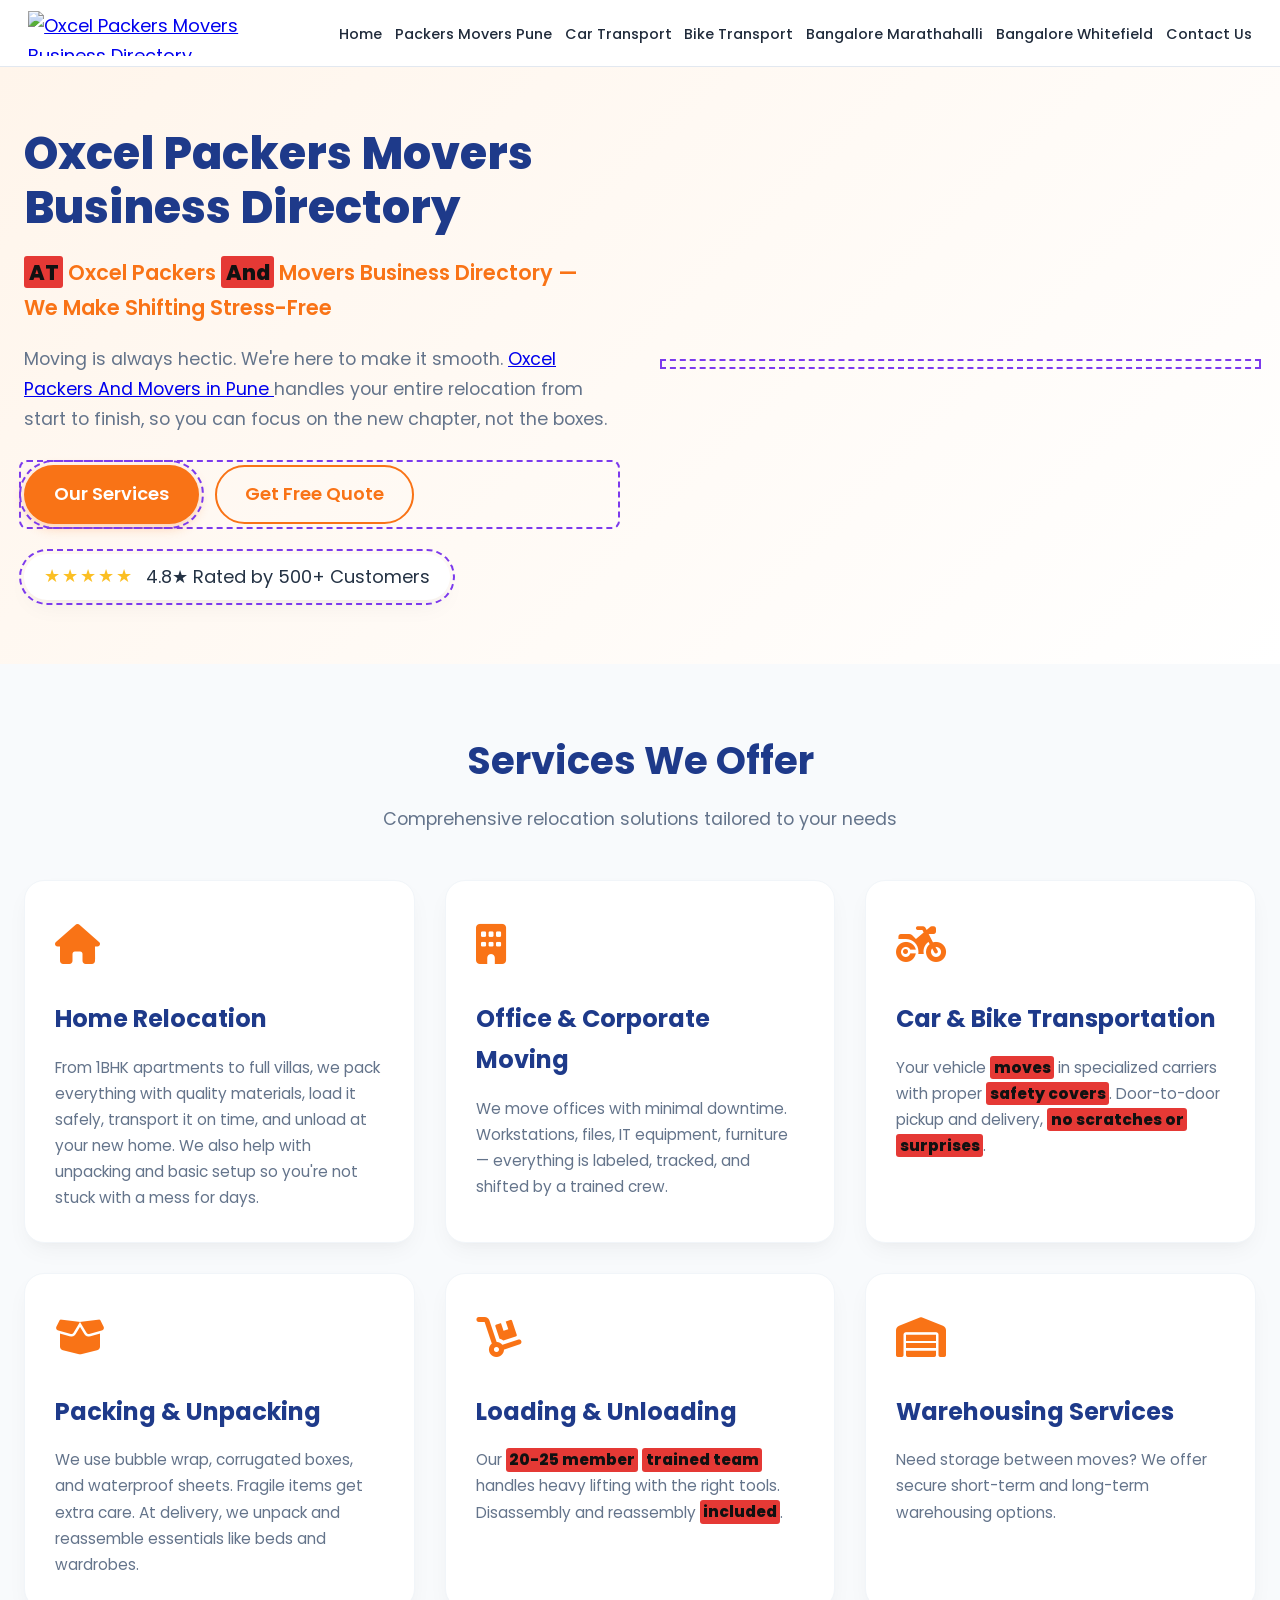
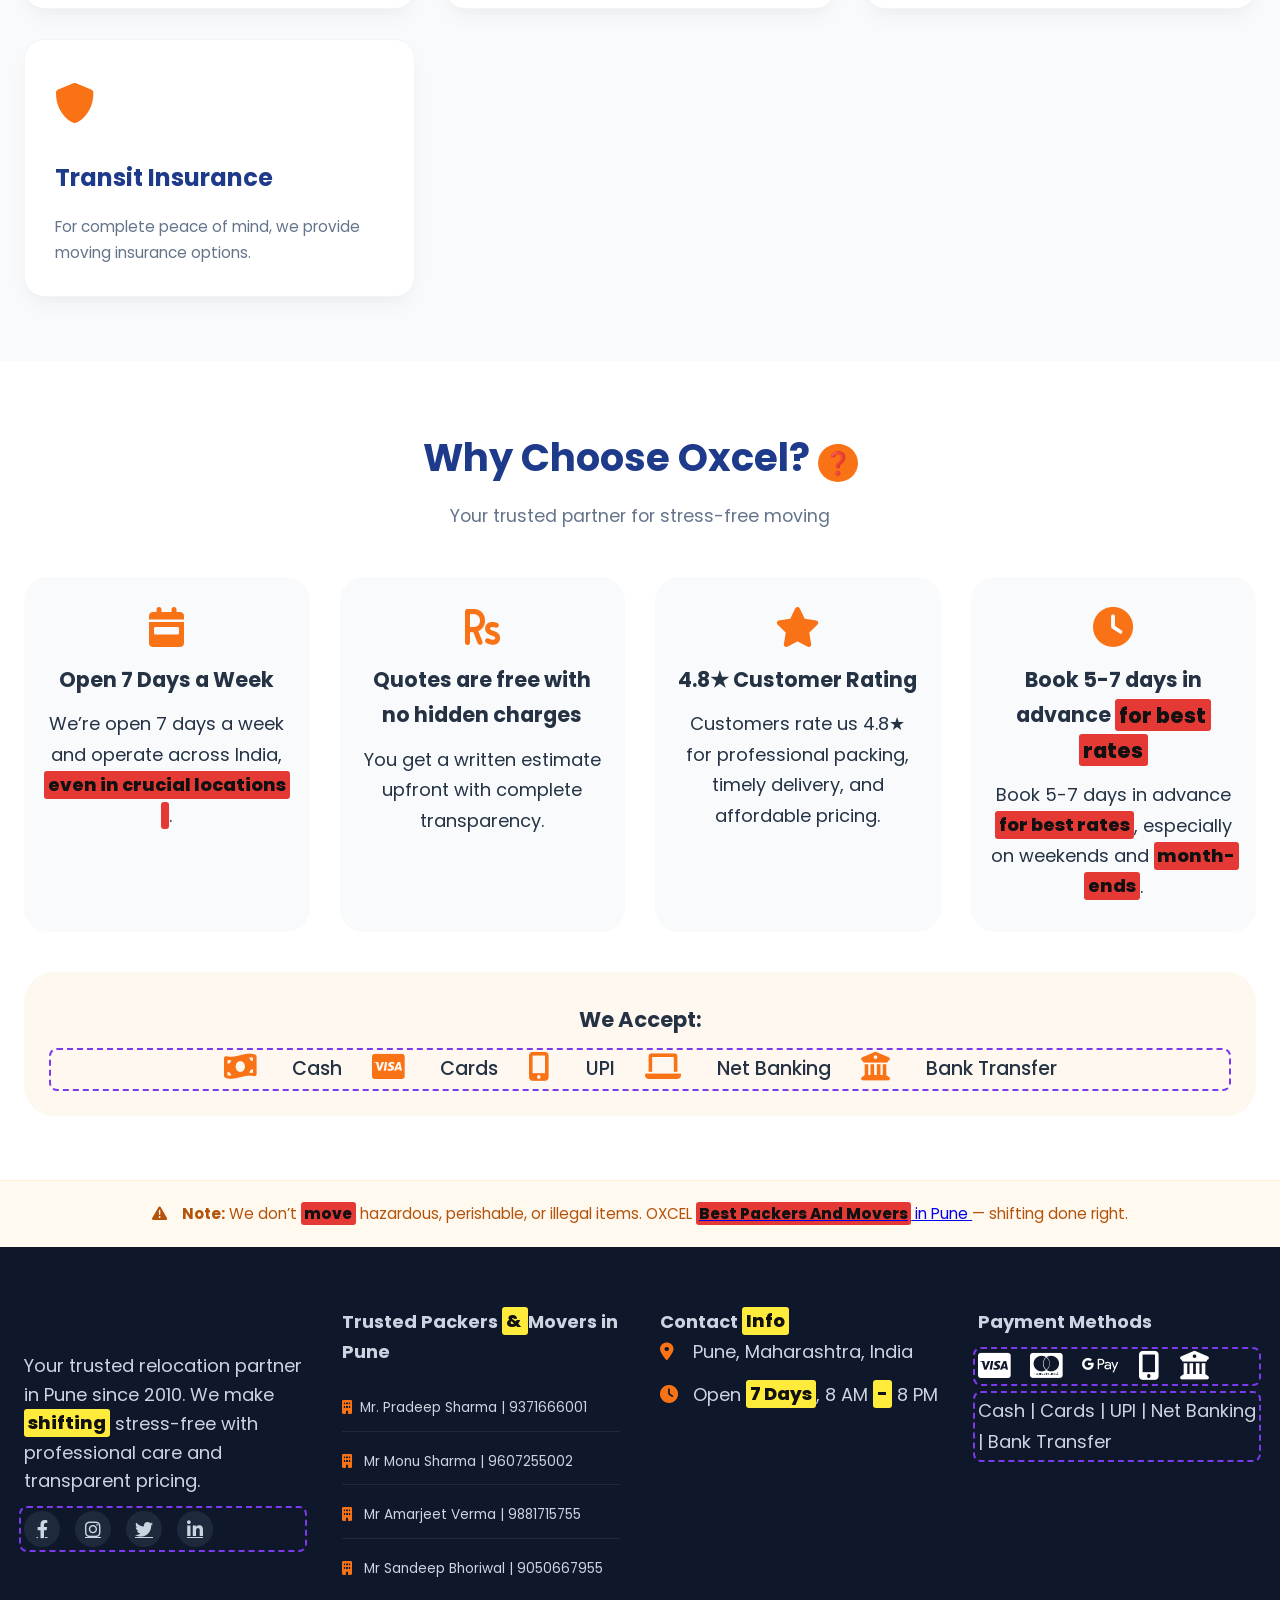
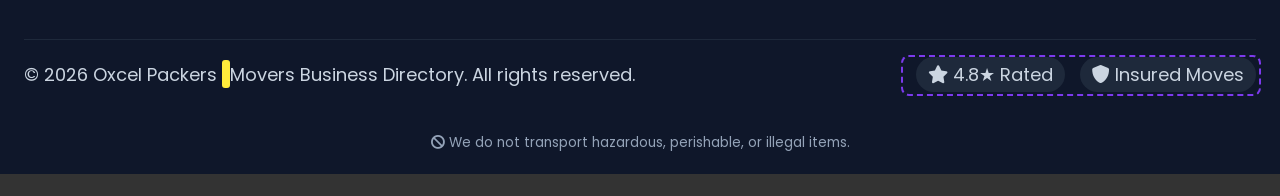
==== index.html @ 1f8ee9c3 "Pinpoint additional homepage usability and trust UX issues" ====
<!DOCTYPE html><html lang="en"><head><meta http-equiv="Content-Type" content="text/html; charset=UTF-8"><style rel="stylesheet" type="text/css">@charset "utf-8";

.logo-img { height: 27px; width: auto; display: block; }

.main-nav, .main-nav ul { gap: 10px; }
/* Grammar review: hover or keyboard-focus a red highlight to see the suggested correction. */
.grammar-flag {
    position: relative;
    display: inline;
    color: #111;
    background: #e53935;
    font-weight: 800;
    padding: 0.08em 0.22em;
    border-radius: 3px;
    cursor: help;
    box-decoration-break: clone;
    -webkit-box-decoration-break: clone;
}
.grammar-flag::after {
    content: "Suggested correction: " attr(data-correction);
    position: absolute;
    z-index: 9999;
    left: 0;
    bottom: calc(100% + 8px);
    width: max-content;
    max-width: min(340px, 85vw);
    padding: 10px 12px;
    border: 1px solid #e53935;
    border-radius: 6px;
    background: #fff;
    color: #111;
    font: 600 13px/1.45 Arial, sans-serif;
    white-space: normal;
    box-shadow: 0 5px 18px rgba(0,0,0,.22);
    opacity: 0;
    visibility: hidden;
    pointer-events: none;
    transition: opacity .15s ease;
}
.grammar-flag:hover::after,
.grammar-flag:focus::after {
    opacity: 1;
    visibility: visible;
}



/* UI/UX review annotations: purple outlines mark components to review. */
.ux-flag {
    position: relative;
    outline: 2px dashed #7c3aed;
    outline-offset: 3px;
    border-radius: 3px;
    cursor: help;
}
.ux-flag::after {
    content: "UI/UX issue: " attr(data-issue);
    position: absolute;
    z-index: 10000;
    left: 0;
    top: calc(100% + 8px);
    width: max-content;
    max-width: min(340px, 85vw);
    padding: 10px 12px;
    border: 1px solid #7c3aed;
    border-radius: 6px;
    background: #fff;
    color: #111;
    font: 600 13px/1.45 Arial, sans-serif;
    white-space: normal;
    box-shadow: 0 5px 18px rgba(0,0,0,.22);
    opacity: 0;
    visibility: hidden;
    pointer-events: none;
    transition: opacity .15s ease;
}
.ux-flag:hover::after,
.ux-flag:focus::after {
    opacity: 1;
    visibility: visible;
}
.ux-flag:focus { outline-style: solid; }

/* Footer grammar annotations use the same yellow warning treatment. */
.site-footer .grammar-flag {
    background: #ffeb3b;
    color: #111;
    font-weight: 800;
}
.site-footer .grammar-flag::after {
    border-color: #d4a900;
}

</style>
    
    <meta name="viewport" content="width=device-width, initial-scale=1.0, viewport-fit=cover">
    <title>Oxcel Packers Movers Business Directory</title>
    <meta name="description" content="Oxcel Packers Movers Business Directory - Professional packing, moving, and relocation services in Pune. Free quotes, 4.8★ rating, 7 days open.">
    <meta name="keywords" content="Oxcel Packers Movers Business Directory">
        <link rel="icon" type="image/x-icon" href="https://oxcel.net/favicon.svg">
    <!-- Font Awesome 6 -->
    <link rel="stylesheet" href="https://cdnjs.cloudflare.com/ajax/libs/font-awesome/6.0.0-beta3/css/all.min.css">
    <!-- Google Fonts -->
    <link href="https://fonts.googleapis.com/css2?family=Poppins:wght@300;400;500;600;700;800&amp;display=swap" rel="stylesheet">
    <!-- Custom CSS -->
    <link rel="stylesheet" href="assets/css/style.css">
    <link rel="canonical" href="https://oxcel.net/">
</head>


<!--<body>-->
    <!-- Top Contact Bar - 4 Packers and Movers Contacts -->
<!--    <div class="top-contact-bar">-->
<!--        <div class="container">-->
<!--            <div class="top-contacts">-->
<!--                <span><i class="fas fa-user"></i> Mr. Pradeep Sharma | <a href="tel:9371666001">9371666001</a></span>-->
<!--                <span><i class="fas fa-user"></i> Mr Monu Sharma | <a href="tel:9607255002">9607255002</a></span>-->
<!--                <span><i class="fas fa-user"></i> Mr Amarjeet Verma | <a href="tel:9881715755">9881715755</a></span>-->
<!--                <span><i class="fas fa-user"></i> Mr Sandeep Bhoriwal | <a href="tel:9050667955">9050667955</a></span>-->
<!--            </div>-->
<!--        </div>-->
<!--    </div>-->

<!--    <header class="site-header ux-flag" tabindex="0" data-issue="The desktop navigation contains many links in one row; verify spacing and legibility at medium viewport widths.">-->
<!--        <div class="container">-->
<!--            <div class="logo-area">-->
<!--                <div class="logo">-->
<!--                    <a href="/index.html" style="text-decoration: none; display: flex; align-items: center; gap: 12px;">-->
                        <!-- <i class="fas fa-truck-ramp-box"></i>
<!--                        <div class="logo-text">-->
<!--                            <span class="brand-name">Oxcel</span>-->
<!--                            <span class="brand-tagline">Packers Movers Business Directory</span>-->
<!--                        </div> -->

<!--                        <img src="https://oxcel.net/oxcel_logo.png" alt="" style="width: 100%;height: 65px;">-->
<!--                    </a>-->
<!--                </div>-->
<!--            </div>-->
<!--            <button class="mobile-menu-toggle ux-flag" id="mobileToggle" aria-label="Menu" tabindex="0" data-issue="Verify that the menu toggle exposes expanded/collapsed state with aria-expanded and that keyboard focus is visible.">-->
<!--                <i class="fas fa-bars"></i>-->
<!--            </button>-->
<!--            <nav class="main-nav" id="mainNav">-->
<!--                <ul>-->
<!--                    <li><a href="/index.html">Home</a></li>-->
<!--                    <li><a href="/packers-movers-pune.html">Packers Movers Pune</a></li>-->
<!--                    <li><a href="/car-transportation-pune.html">Car Transport</a></li>-->
<!--                    <li><a href="/bike-transportation-pune.html">Bike Transport</a></li>-->
<!--                    <li><a href="/packers-and-movers-marathahalli.html">Bangalore Marathahalli</a></li>-->
<!--                    <li><a href="/packers-movers-whitefield.html">Bangalore Whitefield</a></li>-->
<!--                    <li><a href="/contactus.html">Contact Us</a></li>-->
<!--                </ul>-->
<!--                <div class="nav-cta">-->
<!--                    <a href="tel:+919876543210" class="btn-small"><i class="fas fa-phone"></i> Call Now</a>-->
<!--                </div>-->
<!--            </nav>-->
<!--        </div>-->
<!--    </header>-->
<!--    <main>-->

<body>
    <header class="site-header">
        <div class="container">
            <div class="logo-area">
                <div class="logo">
                    <a href="/index.html" class="logo-link">
                        <!-- 1) LOGO ICON -->
                        <img src="https://oxcel.net/logon.png" alt="Oxcel Packers Movers Business Directory" class="logo-img">
                    </a>
                </div>
            </div>
            <button class="mobile-menu-toggle" id="mobileToggle" aria-label="Menu">
                <i class="fas fa-bars"></i>
            </button>
            <nav class="main-nav" id="mainNav">
                <ul>
                    <li><a href="/index.html">Home</a></li>
                    <li><a href="/packers-movers-pune.html">Packers Movers Pune</a></li>
                    <li><a href="/car-transportation-pune.html">Car Transport</a></li>
                    <li><a href="/bike-transportation-pune.html">Bike Transport</a></li>
                    <li><a href="/packers-and-movers-marathahalli.html">Bangalore Marathahalli</a></li>
                    <li><a href="/packers-movers-whitefield.html">Bangalore Whitefield</a></li>
                    <li><a href="/contactus.html">Contact Us</a></li>
                </ul>
                <!--<div class="nav-cta">-->
                <!--    <a href="tel:+919876543210" class="btn-small"><i class="fas fa-phone"></i> Call Now</a>-->
                <!--</div>-->
            </nav>
        </div>
    </header>
    <main>
<!-- Hero Section -->
<section class="hero">
    <div class="container">
        <div class="hero-content">
            <h1>Oxcel Packers Movers Business Directory</h1>
            <div class="hero-tagline">
                <span class="highlight"><span><span class="grammar-flag" tabindex="0" data-correction="At">AT</span> Oxcel Packers <span class="grammar-flag" tabindex="0" data-correction="and">And</span> Movers Business Directory — We Make Shifting Stress-Free</span></span>
            </div>
            <p>Moving is always hectic. We're here to make it smooth. <a href="/packers-movers-pune.html"> Oxcel Packers And Movers in Pune </a> handles your entire relocation from start to finish, so you can focus on the new chapter, not the boxes.</p>
            <div class="hero-buttons ux-flag" tabindex="0" data-issue="Primary and secondary calls to action should have clearly distinct visual priority and consistent spacing at narrow widths.">
                <a href="https://oxcel.net/#services" class="btn btn-primary ux-flag" tabindex="0" data-issue="This CTA navigates to the original domain rather than the clone’s own services section. Use a local #services anchor to keep visitors on this site.">Our Services</a>
                <a href="/contactus.html" class="btn btn-outline">Get Free Quote</a>
            </div>
            <div class="hero-rating ux-flag" tabindex="0" data-issue="The 4.8-star and 500+ customer claims have no nearby link to reviews or a source. Add a verifiable review destination so visitors can validate the trust signal.">
                <div class="stars">★★★★★</div>
                <span>4.8★ Rated by 500+ Customers</span>
            </div>
        </div>
        <div class="hero-image">
            <!-- <i class="fas fa-truck-moving"></i>
            <i class="fas fa-boxes"></i> -->
            <img src="https://oxcel.net/1s.png" alt="" width="100%" class="ux-flag" tabindex="0" data-issue="Decorative or informative image intent is unclear because alt text is empty; add meaningful alternative text if the image conveys information.">
        </div>
    </div>
</section>

<!-- Services Section -->
<section id="services" class="services">
    <div class="container">
        <div class="section-header">
            <h2>Services We Offer</h2>
            <p>Comprehensive relocation solutions tailored to your needs</p>
        </div>
        <div class="services-grid">
            <div class="service-card">
                <div class="service-icon"><i class="fas fa-home"></i></div>
                <h3>Home Relocation</h3>
                <p>From 1BHK apartments to full villas, we pack everything with quality materials, load it safely, transport it on time, and unload at your new home. We also help with unpacking and basic setup so you're not stuck with a mess for days.</p>
            </div>
            <div class="service-card">
                <div class="service-icon"><i class="fas fa-building"></i></div>
                <h3>Office &amp; Corporate Moving</h3>
                <p>We move offices with minimal downtime. Workstations, files, IT equipment, furniture — everything is labeled, tracked, and shifted by a trained crew.</p>
            </div>
            <div class="service-card">
                <div class="service-icon"><i class="fas fa-motorcycle"></i></div>
                <h3>Car &amp; Bike Transportation</h3>
                <p>Your vehicle <span class="grammar-flag" tabindex="0" data-correction="is transported">moves</span> in specialized carriers with proper <span class="grammar-flag" tabindex="0" data-correction="protective covers">safety covers</span>. Door-to-door pickup and delivery, <span class="grammar-flag" tabindex="0" data-correction="to help prevent scratches or other damage">no scratches or surprises</span>.</p>
            </div>
            <div class="service-card">
                <div class="service-icon"><i class="fas fa-box-open"></i></div>
                <h3>Packing &amp; Unpacking</h3>
                <p>We use bubble wrap, corrugated boxes, and waterproof sheets. Fragile items get extra care. At delivery, we unpack and reassemble essentials like beds and wardrobes.</p>
            </div>
            <div class="service-card">
                <div class="service-icon"><i class="fas fa-dolly"></i></div>
                <h3>Loading &amp; Unloading</h3>
                <p>Our <span class="grammar-flag" tabindex="0" data-correction="20–25-member">20-25 member</span> <span class="grammar-flag" tabindex="0" data-correction="trained team">trained team</span> handles heavy lifting with the right tools. Disassembly and reassembly <span class="grammar-flag" tabindex="0" data-correction="are included">included</span>.</p>
            </div>
            <div class="service-card">
                <div class="service-icon"><i class="fas fa-warehouse"></i></div>
                <h3>Warehousing Services</h3>
                <p>Need storage between moves? We offer secure short-term and long-term warehousing options.</p>
            </div>
            <div class="service-card">
                <div class="service-icon"><i class="fas fa-shield-alt"></i></div>
                <h3>Transit Insurance</h3>
                <p>For complete peace of mind, we provide moving insurance options.</p>
            </div>
        </div>
    </div>
</section>

<!-- Why Choose Us Section -->
<section id="why-choose" class="why-choose">
    <div class="container">
        <div class="section-header">
            <h2>Why Choose Oxcel? <span class="question-mark">❓️</span></h2>
            <p>Your trusted partner for stress-free moving</p>
        </div>
        <div class="features-grid">
            <div class="feature-item">
                <i class="fas fa-calendar-week"></i>
                <h3>Open 7 Days a Week</h3>
                <p>We’re open 7 days a week and operate across India, <span class="grammar-flag" tabindex="0" data-correction="including major cities">even in crucial locations</span>.</p>
            </div>
            <div class="feature-item">
                <i class="fas fa-rupee-sign"></i>
                <h3>Quotes are free with no hidden charges</h3>
                <p>You get a written estimate upfront with complete transparency.</p>
            </div>
            <div class="feature-item">
                <i class="fas fa-star"></i>
                <h3>4.8★ Customer Rating</h3>
                <p>Customers rate us 4.8★ for professional packing, timely delivery, and affordable pricing.</p>
            </div>
            <div class="feature-item">
                <i class="fas fa-clock"></i>
                <h3>Book 5-7 days in advance <span class="grammar-flag" tabindex="0" data-correction="to get the best rates">for best rates</span></h3>
                <p>Book 5-7 days in advance <span class="grammar-flag" tabindex="0" data-correction="to get the best rates">for best rates</span>, especially on weekends and <span class="grammar-flag" tabindex="0" data-correction="at the end of the month">month-ends</span>.</p>
            </div>
        </div>
        <div class="payment-methods">
            <h3>We Accept:</h3>
            <div class="payment-icons ux-flag" tabindex="0" data-issue="Payment labels and icons need consistent spacing and wrapping; ensure each label remains associated with its icon.">
                <i class="fas fa-money-bill-wave"></i> Cash
                <i class="fab fa-cc-visa"></i> Cards
                <i class="fas fa-mobile-alt"></i> UPI
                <i class="fas fa-laptop"></i> Net Banking
                <i class="fas fa-university"></i> Bank Transfer
            </div>
        </div>
    </div>
</section>

<!-- Quote & Contact Section -->
<!--<section id="quote" class="quote-section">-->
<!--    <div class="container">-->
<!--        <div class="quote-wrapper">-->
<!--            <div class="quote-info">-->
<!--                <h2>Get Your Free Moving Quote Today!</h2>-->
<!--                <p>Quick response within 2 hours • No obligation • Best price guarantee</p>-->
<!--                <div class="contact-details">-->
<!--                    <div><i class="fas fa-phone-alt"></i> Call Us: <a href="tel:+919876543210">+91 98765 43210</a></div>-->
<!--                    <div><i class="fab fa-whatsapp"></i> WhatsApp: <a href="https://wa.me/919876543210">+91 98765 43210</a></div>-->
<!--                    <div><i class="fas fa-envelope"></i> Email: <a href="mailto:info@oxcelpackers.com">info@oxcelpackers.com</a></div>-->
<!--                </div>-->
<!--                <div class="trust-note">-->
<!--                    <i class="fas fa-check-circle"></i> OXCEL Best Packers And Movers in Pune — shifting done right.-->
<!--                </div>-->
<!--            </div>-->
<!--            <div class="quote-form">-->
<!--                <h3>Request a Callback</h3>-->
<!--                <form action="#" method="POST">-->
<!--                    <input type="text" placeholder="Your Name" required>-->
<!--                    <input type="tel" placeholder="Phone Number" required>-->
<!--                    <input type="email" placeholder="Email Address">-->
<!--                    <select>-->
<!--                        <option>Select Service</option>-->
<!--                        <option>Home Relocation</option>-->
<!--                        <option>Office Moving</option>-->
<!--                        <option>Car/Bike Transport</option>-->
<!--                        <option>Packing Only</option>-->
<!--                    </select>-->
<!--                    <button type="submit" class="btn btn-primary">Submit Request</button>-->
<!--                </form>-->
<!--            </div>-->
<!--        </div>-->
<!--    </div>-->
<!--</section>-->

<!-- Note Section -->
<section class="note-section">
    <div class="container">
        <div class="note-content">
            <i class="fas fa-exclamation-triangle"></i>
            <p><strong>Note:</strong> We don’t <span class="grammar-flag" tabindex="0" data-correction="transport">move</span> hazardous, perishable, or illegal items. OXCEL <a href="/packers-movers-pune.html"> <span class="grammar-flag" tabindex="0" data-correction="best packers and movers">Best Packers And Movers</span> in Pune </a> — shifting done right.</p>
        </div>
    </div>
</section>

    </main>
    <footer class="site-footer">
        <div class="container">
            <div class="footer-grid">
                <div class="footer-about">
                    <img src="https://oxcel.net/oxcel_logo.png" alt="" style="height: 65px;">
                    <!-- <div class="footer-logo">
                        <i class="fas fa-truck-ramp-box"></i>
                        <span>Oxcel Packers Movers</span>
                    </div> -->
                    <p>Your trusted relocation partner in Pune since 2010. We make <span class="grammar-flag" tabindex="0" data-correction="moving">shifting</span> stress-free with professional care and transparent pricing.</p>
                    <div class="social-links ux-flag" tabindex="0" data-issue="Social links currently point to placeholder hash URLs; provide real destinations and accessible names for icon-only links.">
                        <a href="https://oxcel.net/#"><i class="fab fa-facebook-f"></i></a>
                        <a href="https://oxcel.net/#"><i class="fab fa-instagram"></i></a>
                        <a href="https://oxcel.net/#"><i class="fab fa-twitter"></i></a>
                        <a href="https://oxcel.net/#"><i class="fab fa-linkedin-in"></i></a>
                    </div>
                </div>
                
                <!-- Partner Packers and Movers Companies Section -->
                <div class="footer-links">
                    <h4>Trusted Packers <span class="grammar-flag" tabindex="0" data-correction="and"> &amp; </span> Movers in Pune</h4><br>
                    <ul class="partner-list">
                        <li><i class="fas fa-building"></i>Mr. Pradeep Sharma | <a href="tel:9371666001">9371666001</a></li>
                        <li><i class="fas fa-building"></i> Mr Monu Sharma | <a href="tel:9607255002">9607255002</a></li>
                        <li><i class="fas fa-building"></i> Mr Amarjeet Verma | <a href="tel:9881715755">9881715755</a></li>
                        <li><i class="fas fa-building"></i> Mr Sandeep Bhoriwal | <a href="tel:9050667955">9050667955</a></li>
                    </ul>
                </div>
                
                <div class="footer-contact" id="contact">
                    <h4>Contact <span class="grammar-flag" tabindex="0" data-correction="Information">Info</span></h4>
                    <ul>
                        <li><i class="fas fa-map-marker-alt"></i> Pune, Maharashtra, India</li>
                        <!--<li><i class="fas fa-phone"></i> <a href="tel:+919876543210">+91 98765 43210</a></li>-->
                        <!--<li><i class="fas fa-envelope"></i> <a href="mailto:info@oxcelpackers.com">info@oxcelpackers.com</a></li>-->
                        <li><i class="fas fa-clock"></i> Open <span class="grammar-flag" tabindex="0" data-correction="seven days a week">7 Days</span>, 8 AM <span class="grammar-flag" tabindex="0" data-correction="to">-</span> 8 PM</li>
                    </ul>
                </div>
                
                <div class="footer-payment">
                    <h4>Payment Methods</h4>
                    <div class="payment-icons-footer ux-flag" tabindex="0" data-issue="The footer displays payment-brand icons without text labels or clear accessible names. Add visible labels or accessible names and verify each method is actually accepted.">
                        <i class="fab fa-cc-visa"></i>
                        <i class="fab fa-cc-mastercard"></i>
                        <i class="fab fa-google-pay"></i>
                        <i class="fas fa-mobile-alt"></i>
                        <i class="fas fa-university"></i>
                    </div>
                    <p class="footer-note ux-flag" tabindex="0" data-issue="Payment methods are listed as a plain pipe-separated string, which is harder to scan. Present them as consistently spaced labels or a semantic list.">Cash | Cards | UPI | Net Banking | Bank Transfer</p>
                </div>
            </div>
            <div class="footer-bottom">
                <div class="copyright">
                    © 2026 Oxcel Packers <span class="grammar-flag" tabindex="0" data-correction="and"> </span> Movers Business Directory. All rights reserved.
                </div>
                <div class="footer-badge ux-flag" tabindex="0" data-issue="The ‘4.8★ Rated’ and ‘Insured Moves’ badges are not linked to supporting evidence or policy details. Link to reviews and insurance terms to avoid unsupported trust cues.">
                    <span><i class="fas fa-star"></i> 4.8★ Rated</span>
                    <span><i class="fas fa-shield-alt"></i> Insured Moves</span>
                </div>
            </div>
            <div class="disclaimer">
                <p><i class="fas fa-ban"></i> We do not transport hazardous, perishable, or illegal items.</p>
            </div>
        </div>
    </footer>

    <script src="https://oxcel.net/assets/js/main.js"></script>

</body></html>
---- assets/css/style.css ----
/* assets/css/style.css */
:root {
    --primary: #f97316;
    --primary-dark: #ea580c;
    --secondary: #1e3a8a;
    --dark: #1e293b;
    --light: #f8fafc;
    --gray: #64748b;
    --white: #ffffff;
    --shadow: 0 10px 25px -5px rgba(0,0,0,0.05), 0 8px 10px -6px rgba(0,0,0,0.02);
    --shadow-hover: 0 20px 25px -5px rgba(0,0,0,0.1), 0 10px 10px -5px rgba(0,0,0,0.04);
}

* {
    margin: 0;
    padding: 0;
    box-sizing: border-box;
}

body {
    font-family: 'Poppins', sans-serif;
    color: var(--dark);
    line-height: 1.6;
    background-color: var(--white);
    scroll-behavior: smooth;
}

.container {
    max-width: 1280px;
    margin: 0 auto;
    padding: 0 24px;
}

/* Header Styles */
.site-header {
    background: var(--white);
    box-shadow: var(--shadow);
    position: sticky;
    top: 0;
    z-index: 1000;
    backdrop-filter: blur(0px);
    border-bottom: 1px solid #e2e8f0;
}

.site-header .container {
    display: flex;
    justify-content: space-between;
    align-items: center;
    padding: 16px 24px;
}

.logo {
    display: flex;
    align-items: center;
    gap: 12px;
}

.logo i {
    font-size: 2.5rem;
    color: var(--primary);
}

.logo-text {
    display: flex;
    flex-direction: column;
}

.brand-name {
    font-size: 1.6rem;
    font-weight: 800;
    color: var(--secondary);
    letter-spacing: -0.5px;
}

.brand-tagline {
    font-size: 0.7rem;
    font-weight: 500;
    color: var(--gray);
    letter-spacing: 0.3px;
}

.main-nav {
    display: flex;
    align-items: center;
    gap: 32px;
}

.main-nav ul {
    display: flex;
    gap: 14px;
    list-style: none;
}

.main-nav ul li a {
    text-decoration: none;
    font-weight: 500;
    color: var(--dark);
    transition: color 0.2s;
    font-size: 0.9rem;
}

.main-nav ul li a:hover,
.main-nav ul li a.active {
    color: var(--primary);
}

.btn-small {
    background: var(--primary);
    color: white;
    padding: 8px 20px;
    border-radius: 50px;
    text-decoration: none;
    font-weight: 600;
    font-size: 0.9rem;
    transition: all 0.3s;
    display: inline-flex;
    align-items: center;
    gap: 8px;
}

.btn-small:hover {
    background: var(--primary-dark);
    transform: translateY(-2px);
}

.mobile-menu-toggle {
    display: none;
    background: none;
    border: none;
    font-size: 1.8rem;
    cursor: pointer;
    color: var(--secondary);
}

/* Hero Section */
.hero {
    background: linear-gradient(135deg, #fff5eb 0%, #ffffff 100%);
    padding: 60px 0 80px;
    position: relative;
    overflow: hidden;
}

.hero .container {
    display: flex;
    align-items: center;
    gap: 50px;
    flex-wrap: wrap;
}

.hero-content {
    flex: 1;
}

.hero-content h1 {
    font-size: 2.8rem;
    font-weight: 800;
    color: var(--secondary);
    line-height: 1.2;
    margin-bottom: 20px;
}

.hero-tagline {
    font-size: 1.3rem;
    font-weight: 600;
    margin-bottom: 20px;
    color: var(--dark);
}

.highlight {
    color: var(--primary);
}

.hero-content p {
    font-size: 1.1rem;
    color: var(--gray);
    margin-bottom: 30px;
}

.hero-buttons {
    display: flex;
    gap: 16px;
    flex-wrap: wrap;
    margin-bottom: 30px;
}

.btn {
    padding: 12px 28px;
    border-radius: 50px;
    text-decoration: none;
    font-weight: 600;
    transition: all 0.3s;
    display: inline-block;
    border: 2px solid transparent;
}

.btn-primary {
    background: var(--primary);
    color: white;
    box-shadow: 0 4px 12px rgba(249,115,22,0.3);
}

.btn-primary:hover {
    background: var(--primary-dark);
    transform: translateY(-3px);
    box-shadow: 0 8px 20px rgba(249,115,22,0.4);
}

.btn-outline {
    border: 2px solid var(--primary);
    color: var(--primary);
    background: transparent;
}

.btn-outline:hover {
    background: var(--primary);
    color: white;
    transform: translateY(-3px);
}

.hero-rating {
    display: flex;
    align-items: center;
    gap: 12px;
    background: white;
    padding: 8px 20px;
    border-radius: 50px;
    width: fit-content;
    box-shadow: var(--shadow);
}

.stars {
    color: #fbbf24;
    font-size: 1.1rem;
    letter-spacing: 2px;
}

.hero-image {
    flex: 1;
    text-align: center;
    font-size: 8rem;
    color: var(--primary);
    position: relative;
}

.hero-image i:first-child {
    animation: bounce 3s infinite;
    display: inline-block;
}

.hero-image i:last-child {
    font-size: 6rem;
    margin-left: -30px;
    opacity: 0.7;
}

@keyframes bounce {
    0%,100%{ transform: translateY(0); }
    50%{ transform: translateY(-15px); }
}

/* Services Section */
.services {
    padding: 80px 0;
    background: var(--light);
}

.section-header {
    text-align: center;
    margin-bottom: 50px;
}

.section-header h2 {
    font-size: 2.4rem;
    font-weight: 700;
    color: var(--secondary);
    margin-bottom: 12px;
}

.section-header p {
    color: var(--gray);
    font-size: 1.1rem;
}

.services-grid {
    display: grid;
    grid-template-columns: repeat(auto-fill, minmax(320px, 1fr));
    gap: 30px;
}

.service-card {
    background: var(--white);
    border-radius: 20px;
    padding: 30px;
    box-shadow: var(--shadow);
    transition: all 0.3s;
    border: 1px solid #f1f5f9;
}

.service-card:hover {
    transform: translateY(-8px);
    box-shadow: var(--shadow-hover);
}

.service-icon {
    font-size: 2.5rem;
    color: var(--primary);
    margin-bottom: 20px;
}

.service-card h3 {
    font-size: 1.5rem;
    margin-bottom: 15px;
    color: var(--secondary);
}

.service-card p {
    color: var(--gray);
    line-height: 1.7;
}

/* Why Choose */
.why-choose {
    padding: 80px 0;
    background: white;
}

.question-mark {
    background: var(--primary);
    color: white;
    display: inline-block;
    width: 40px;
    border-radius: 50%;
    font-size: 1.4rem;
}

.features-grid {
    display: grid;
    grid-template-columns: repeat(auto-fit, minmax(250px, 1fr));
    gap: 30px;
    margin: 40px 0;
}

.feature-item {
    text-align: center;
    padding: 30px 20px;
    background: var(--light);
    border-radius: 24px;
    transition: all 0.3s;
}

.feature-item i {
    font-size: 2.5rem;
    color: var(--primary);
    margin-bottom: 15px;
}

.feature-item h3 {
    font-size: 1.3rem;
    margin-bottom: 12px;
}

.payment-methods {
    text-align: center;
    background: #fff8f0;
    padding: 30px;
    border-radius: 30px;
    margin-top: 20px;
}

.payment-icons {
    display: flex;
    justify-content: center;
    gap: 30px;
    flex-wrap: wrap;
    font-size: 1.2rem;
    margin-top: 15px;
    font-weight: 500;
}

.payment-icons i {
    font-size: 1.8rem;
    color: var(--primary);
    margin-right: 6px;
    vertical-align: middle;
}

/* Quote Section */
.quote-section {
    padding: 60px 0;
    background: linear-gradient(120deg, #1e3a8a 0%, #1e40af 100%);
    color: white;
}

.quote-wrapper {
    display: flex;
    flex-wrap: wrap;
    gap: 40px;
    background: rgba(255,255,255,0.1);
    backdrop-filter: blur(8px);
    border-radius: 36px;
    padding: 40px;
}

.quote-info {
    flex: 1;
}

.quote-info h2 {
    font-size: 1.9rem;
    margin-bottom: 15px;
}

.contact-details {
    margin: 25px 0;
}

.contact-details div {
    margin: 12px 0;
    font-size: 1.1rem;
}

.contact-details a {
    color: white;
    text-decoration: none;
    font-weight: 500;
}

.trust-note {
    background: var(--primary);
    display: inline-block;
    padding: 12px 20px;
    border-radius: 50px;
    margin-top: 20px;
}

.quote-form {
    flex: 1;
    background: white;
    padding: 30px;
    border-radius: 28px;
    color: var(--dark);
}

.quote-form h3 {
    margin-bottom: 20px;
    color: var(--secondary);
}

.quote-form input,
.quote-form select {
    width: 100%;
    padding: 14px 16px;
    margin-bottom: 16px;
    border: 1px solid #e2e8f0;
    border-radius: 60px;
    font-family: inherit;
    transition: 0.2s;
}

.quote-form input:focus,
.quote-form select:focus {
    outline: none;
    border-color: var(--primary);
    box-shadow: 0 0 0 3px rgba(249,115,22,0.2);
}

.quote-form button {
    width: 100%;
    cursor: pointer;
}

/* Note Section */
.note-section {
    background: #fff9f0;
    padding: 20px 0;
    border-top: 1px solid #ffedd5;
}

.note-content {
    display: flex;
    align-items: center;
    gap: 15px;
    justify-content: center;
    flex-wrap: wrap;
    font-size: 0.95rem;
    color: #b45309;
}

/* Footer */
.site-footer {
    background: #0f172a;
    color: #cbd5e1;
    padding: 60px 0 20px;
}

.footer-grid {
    display: grid;
    grid-template-columns: repeat(auto-fit, minmax(220px, 1fr));
    gap: 40px;
    margin-bottom: 40px;
}

.footer-logo {
    font-size: 1.4rem;
    font-weight: 700;
    color: white;
    margin-bottom: 15px;
}

.footer-logo i {
    color: var(--primary);
    margin-right: 8px;
}

.footer-about p {
    margin: 15px 0;
    line-height: 1.6;
}

.social-links {
    display: flex;
    gap: 15px;
    margin-top: 15px;
}

.social-links a {
    color: #cbd5e1;
    background: #1e293b;
    width: 36px;
    height: 36px;
    display: inline-flex;
    align-items: center;
    justify-content: center;
    border-radius: 50%;
    transition: 0.3s;
}

.social-links a:hover {
    background: var(--primary);
    color: white;
    transform: translateY(-3px);
}

.footer-links ul,
.footer-contact ul {
    list-style: none;
}

.footer-links li,
.footer-contact li {
    margin-bottom: 12px;
}

.footer-links a,
.footer-contact a {
    color: #cbd5e1;
    text-decoration: none;
    transition: 0.2s;
}

.footer-links a:hover,
.footer-contact a:hover {
    color: var(--primary);
    padding-left: 5px;
}

.footer-contact i {
    width: 28px;
    color: var(--primary);
}

.payment-icons-footer {
    display: flex;
    gap: 20px;
    font-size: 1.8rem;
    margin: 15px 0;
    color: white;
}

.footer-bottom {
    display: flex;
    justify-content: space-between;
    align-items: center;
    flex-wrap: wrap;
    padding: 20px 0;
    border-top: 1px solid #1e293b;
    gap: 15px;
}

.footer-badge span {
    background: #1e293b;
    padding: 5px 12px;
    border-radius: 30px;
    margin-left: 10px;
}

.disclaimer {
    text-align: center;
    padding-top: 20px;
    font-size: 0.85rem;
    color: #94a3b8;
}

/* Responsive */
@media (max-width: 992px) {
    .hero-content h1 {
        font-size: 2rem;
    }
    .hero-tagline {
        font-size: 1.1rem;
    }
}

@media (max-width: 768px) {
    .mobile-menu-toggle {
        display: block;
    }
    .main-nav {
        position: fixed;
        top: 80px;
        left: -100%;
        width: 80%;
        height: calc(100vh - 80px);
        background: white;
        flex-direction: column;
        align-items: start;
        padding: 30px;
        box-shadow: var(--shadow);
        transition: left 0.3s;
        z-index: 999;
        border-radius: 0 20px 20px 0;
    }
    .main-nav.active {
        left: 0;
    }
    .main-nav ul {
        flex-direction: column;
        gap: 20px;
    }
    .nav-cta {
        margin-top: 30px;
    }
    .services-grid {
        grid-template-columns: 1fr;
    }
    .hero .container {
        flex-direction: column;
        text-align: center;
    }
    .hero-buttons {
        justify-content: center;
    }
    .hero-rating {
        margin: 0 auto;
    }
    .quote-wrapper {
        padding: 25px;
    }
    .features-grid {
        grid-template-columns: 1fr;
    }
    .footer-bottom {
        flex-direction: column;
        text-align: center;
    }
}

@media (max-width: 480px) {
    .container {
        padding: 0 16px;
    }
    .service-card {
        padding: 20px;
    }
    .payment-icons {
        gap: 15px;
        font-size: 0.9rem;
    }
    .quote-form {
        padding: 20px;
    }
}


/* Page Header */
.page-header {
    background: linear-gradient(135deg, #1e3a8a 0%, #f97316 100%);
    color: white;
    padding: 60px 0;
    text-align: center;
}

.page-header h1 {
    font-size: 2.5rem;
    margin-bottom: 15px;
    font-weight: 700;
}

.page-header p {
    font-size: 1.2rem;
    opacity: 0.9;
}

/* Content Section */
.content-section {
    padding: 60px 0;
    background: #fff;
}

.content-section h2 {
    font-size: 1.8rem;
    color: var(--secondary);
    margin-top: 40px;
    margin-bottom: 20px;
    padding-bottom: 10px;
    border-bottom: 3px solid var(--primary);
    display: inline-block;
}

.content-section h3 {
    font-size: 1.4rem;
    color: var(--primary-dark);
    margin: 25px 0 15px 0;
}

.content-section .info-block {
    margin-bottom: 30px;
}

.content-section p {
    margin-bottom: 16px;
    line-height: 1.7;
    color: var(--dark);
}

.content-section ul {
    margin: 20px 0 20px 30px;
    list-style: disc;
}

.content-section ul li {
    margin-bottom: 12px;
    line-height: 1.6;
}

.content-section .intro-text p {
    font-size: 1.1rem;
    font-weight: 500;
    color: var(--secondary);
    background: #f0f9ff;
    padding: 20px;
    border-radius: 16px;
    border-left: 5px solid var(--primary);
}

/* Responsive */
@media (max-width: 768px) {
    .page-header h1 {
        font-size: 1.8rem;
    }
    .content-section h2 {
        font-size: 1.5rem;
    }
    .content-section h3 {
        font-size: 1.2rem;
    }
}

/* CTA Box */
.cta-box {
    background: linear-gradient(135deg, #f97316, #ea580c);
    color: white;
    text-align: center;
    padding: 40px;
    border-radius: 24px;
    margin-top: 40px;
}

.cta-box h3 {
    font-size: 1.8rem;
    margin-bottom: 15px;
}

.cta-box p {
    margin-bottom: 20px;
    font-size: 1.1rem;
}

.cta-box .btn-primary {
    background: white;
    color: var(--primary);
    border: none;
}

.cta-box .btn-primary:hover {
    background: var(--secondary);
    color: white;
}

/* Contact Page Layout */
.contact-page-section {
    padding: 60px 0;
    background: var(--light);
}

.contact-wrapper {
    display: grid;
    grid-template-columns: 1fr 1fr;
    gap: 40px;
}

/* Contact Cards */
.contact-directory h2 {
    font-size: 1.8rem;
    color: var(--secondary);
    margin-bottom: 15px;
}

.contact-directory > p {
    margin-bottom: 30px;
    color: var(--gray);
}

.contact-cards {
    display: flex;
    flex-direction: column;
    gap: 20px;
}

.contact-card {
    background: white;
    border-radius: 20px;
    padding: 20px;
    box-shadow: var(--shadow);
    border-left: 5px solid var(--primary);
    transition: transform 0.3s;
}

.contact-card:hover {
    transform: translateX(5px);
}

.contact-card h3 {
    color: var(--secondary);
    margin-bottom: 15px;
    font-size: 1.3rem;
}

.contact-card p {
    margin: 8px 0;
    display: flex;
    align-items: center;
    gap: 10px;
}

.contact-card i {
    width: 25px;
    color: var(--primary);
    font-size: 1.1rem;
}

.contact-card a {
    color: var(--dark);
    text-decoration: none;
    transition: color 0.2s;
}

.contact-card a:hover {
    color: var(--primary);
}

/* Contact Form Side */
.contact-form-side {
    background: white;
    border-radius: 24px;
    padding: 30px;
    box-shadow: var(--shadow);
}

.contact-form-side h2 {
    color: var(--secondary);
    margin-bottom: 10px;
}

.contact-form-side p {
    color: var(--gray);
    margin-bottom: 25px;
}

.form-group {
    margin-bottom: 20px;
}

.form-group label {
    display: block;
    margin-bottom: 8px;
    font-weight: 500;
    color: var(--dark);
}

.form-group input,
.form-group textarea {
    width: 100%;
    padding: 12px 16px;
    border: 1px solid #e2e8f0;
    border-radius: 12px;
    font-family: inherit;
    transition: 0.2s;
}

.form-group input:focus,
.form-group textarea:focus {
    outline: none;
    border-color: var(--primary);
    box-shadow: 0 0 0 3px rgba(249,115,22,0.2);
}

.contact-form button {
    width: 100%;
    padding: 14px;
    font-size: 1rem;
    cursor: pointer;
}

/* Responsive */
@media (max-width: 992px) {
    .contact-wrapper {
        grid-template-columns: 1fr;
        gap: 30px;
    }
}

@media (max-width: 768px) {
    .cta-box h3 {
        font-size: 1.4rem;
    }
    .contact-card h3 {
        font-size: 1.2rem;
    }
}

/* Partner list in footer */
.footer-links .partner-list {
    list-style: none;
    padding: 0;
}

.footer-links .partner-list li {
    margin-bottom: 20px;
    font-size: 0.85rem;
    line-height: 1.5;
    border-bottom: 1px solid #1e293b;
    padding-bottom: 12px;
}

.footer-links .partner-list li:last-child {
    border-bottom: none;
    padding-bottom: 0;
}

.footer-links .partner-list i {
    color: var(--primary);
    margin-right: 8px;
}

.footer-links .partner-list a {
    color: #cbd5e1;
    text-decoration: none;
}

.footer-links .partner-list a:hover {
    color: var(--primary);
}

/* Alert messages for contact form */
.alert-success {
    background: #10b981;
    color: white;
    padding: 12px;
    border-radius: 12px;
    margin-bottom: 20px;
    text-align: center;
}

.alert-error {
    background: #ef4444;
    color: white;
    padding: 12px;
    border-radius: 12px;
    margin-bottom: 20px;
    text-align: center;
}

/* Top Contact Bar */
.top-contact-bar {
    background: #1e3a8a;
    color: white;
    padding: 8px 0;
    font-size: 0.8rem;
    border-bottom: 1px solid #2d4a9e;
}

.top-contacts {
    display: flex;
    justify-content: space-between;
    flex-wrap: wrap;
    gap: 15px;
}

.top-contacts span {
    display: inline-flex;
    align-items: center;
    gap: 6px;
    white-space: nowrap;
}

.top-contacts i {
    color: #f97316;
    font-size: 0.75rem;
}

.top-contacts a {
    color: white;
    text-decoration: none;
    font-weight: 500;
    transition: color 0.2s;
}

.top-contacts a:hover {
    color: #f97316;
}

/* Responsive: stack contacts on mobile */
@media (max-width: 992px) {
    .top-contacts {
        justify-content: center;
        gap: 12px;
    }
}

@media (max-width: 768px) {
    .top-contacts {
        flex-direction: column;
        align-items: center;
        text-align: center;
        gap: 8px;
    }
    .top-contact-bar {
        padding: 10px 0;
    }
    .top-contacts span {
        white-space: normal;
    }
}

/* Screenshot-matched layout: Oxcel Car Transportation Pune */
html { background: #333; }
body {
    margin: 0 auto;
    width: calc(100% - 10px);
    max-width: none;
    color: #243244;
    background: #fff;
    font-family: 'Poppins', sans-serif;
    font-size: 18px;
    line-height: 1.7;
}
.site-header {
    position: relative;
    z-index: 5;
    min-height: 66px;
    height: 66px;
    padding: 0;
    background: #fff;
    box-shadow: none;
}
.site-header > .container {
    max-width: 1400px;
    height: 66px;
    display: flex;
    align-items: center;
    justify-content: space-between;
    gap: 24px;
}
.logo-area, .logo { display: flex; align-items: center; }
.logo-link { display: flex; align-items: center; }
.logo-img {
    display: block;
    width: 250px;
    max-width: 250px;
    height: auto;
    max-height: 45px;
    object-fit: contain;
}
.main-nav { margin-left: auto; }
.main-nav ul {
    display: flex;
    align-items: center;
    justify-content: flex-end;
    flex-wrap: nowrap;
    gap: 14px;
    list-style: none;
    margin: 0;
    padding: 0;
}
.main-nav li { margin: 0; padding: 0; white-space: nowrap; }
.main-nav ul li a {
    color: #202b3b;
    font-size: 16px;
    font-weight: 500;
    text-decoration: none;
    padding: 0;
}
.main-nav ul li a:hover { color: #f97316; }
.mobile-menu-toggle { display: none; }
.page-header {
    display: flex;
    align-items: center;
    justify-content: center;
    min-height: 258px;
    padding: 40px 20px;
    text-align: center;
    color: #fff;
    background: linear-gradient(110deg, #243e86 0%, #805353 48%, #ff7411 100%);
}
.page-header .container { max-width: 1400px; width: 100%; }
.page-header h1 {
    margin: 0 0 22px;
    color: #fff;
    font-size: 46px;
    line-height: 1.25;
    font-weight: 800;
    letter-spacing: -.5px;
}
.page-header p {
    margin: 0;
    color: rgba(255,255,255,.94);
    font-size: 21px;
    font-weight: 400;
}
.content-section {
    padding: 64px 0 60px;
    background: #fff;
}
.content-section > .container {
    max-width: 1400px;
    width: calc(100% - 40px);
    margin: 0 auto;
}
.info-block p {
    margin: 0 0 20px;
    color: #243244;
    font-size: 18px;
    line-height: 1.7;
    font-weight: 400;
}
.info-block a { color: #59347a; text-decoration: underline; }
.info-block a:hover { color: #f97316; }
@media (max-width: 1100px) {
    .site-header > .container { padding: 0 20px; }
    .logo-img { width: 220px; }
    .main-nav ul { gap: 9px; }
    .main-nav ul li a { font-size: 13px; }
}
@media (max-width: 800px) {
    .site-header, .site-header > .container { height: auto; min-height: 66px; }
    .site-header > .container { flex-wrap: wrap; padding: 10px 18px; }
    .logo-img { width: 210px; max-width: calc(100vw - 100px); }
    .mobile-menu-toggle { display: inline-flex; margin-left: auto; }
    .main-nav { display: none; width: 100%; margin: 0; }
    .main-nav.active, .main-nav.open { display: block; }
    .main-nav ul { flex-direction: column; align-items: flex-start; gap: 12px; padding: 12px 0; }
    .main-nav ul li a { font-size: 15px; }
    .page-header { min-height: 210px; padding: 34px 18px; }
    .page-header h1 { font-size: clamp(28px, 6vw, 40px); }
    .page-header p { font-size: 17px; }
    .content-section { padding: 40px 0; }
    .content-section > .container { width: calc(100% - 36px); }
    .info-block p { font-size: 16px; line-height: 1.7; }
}


/* Prevent page-level horizontal scrolling across all pages using this stylesheet. */
html, body { max-width: 100%; overflow-x: clip; }
@supports not (overflow: clip) {
  html, body { overflow-x: hidden; }
}
*, *::before, *::after { min-width: 0; }
img, video, iframe, canvas, svg { max-width: 100%; }
pre, table { max-width: 100%; }
pre { overflow-x: auto; }
table { display: block; overflow-x: auto; }

/* Mobile scaling */
html{width:100%;-webkit-text-size-adjust:100%;text-size-adjust:100%}body{width:100%;min-width:0}img,video,iframe,canvas,svg{max-width:100%}.services-grid{grid-template-columns:repeat(auto-fit,minmax(min(100%,280px),1fr))}.features-grid{grid-template-columns:repeat(auto-fit,minmax(min(100%,230px),1fr))}
@media(max-width:800px){.hero .container{display:flex;flex-direction:column;align-items:stretch}.hero-content,.hero-image,.quote-info,.quote-form{width:100%;min-width:0;flex:1 1 auto}.hero-content h1{font-size:clamp(1.9rem,7vw,2.8rem);overflow-wrap:anywhere}.quote-wrapper{padding:clamp(16px,4vw,32px);gap:24px}.quote-info,.quote-form{flex-basis:100%}}
@media(max-width:480px){.container{padding-left:14px;padding-right:14px}.site-header .container{padding:10px 14px;flex-wrap:wrap}.logo-img{max-width:calc(100vw - 90px);height:auto}.brand-name{font-size:clamp(1.15rem,6vw,1.6rem)}.hero-content p,.info-block p{overflow-wrap:anywhere}.hero-buttons{flex-wrap:wrap}.hero-rating{max-width:100%;flex-wrap:wrap}}

/* Screenshot comparison: stabilize scaling without changing the visual theme. */
html{width:100%;-webkit-text-size-adjust:100%;text-size-adjust:100%}body{width:100%;min-width:0;overflow-wrap:break-word}img,video,iframe,canvas,svg{max-width:100%;height:auto}.container,.site-header>.container,.site-header .container{box-sizing:border-box;width:100%;max-width:1280px;margin-left:auto;margin-right:auto}.hero .container,.quote-wrapper,.contact-wrapper,.footer-grid{min-width:0}.hero-content,.hero-image,.quote-info,.quote-form,.footer-grid>*{min-width:0;max-width:100%}.hero-content h1,.section-header h2,.page-header h1,.content-section h2{overflow-wrap:break-word} .services-grid{grid-template-columns:repeat(3,minmax(0,1fr))}.features-grid{grid-template-columns:repeat(4,minmax(0,1fr))}.footer-grid{grid-template-columns:repeat(4,minmax(0,1fr))}.contact-wrapper{grid-template-columns:repeat(2,minmax(0,1fr))}
@media(max-width:900px){.services-grid{grid-template-columns:repeat(2,minmax(0,1fr))}.features-grid{grid-template-columns:repeat(2,minmax(0,1fr))}.footer-grid{grid-template-columns:repeat(2,minmax(0,1fr))}.contact-wrapper{grid-template-columns:minmax(0,1fr)}.hero-content h1{font-size:clamp(1.8rem,4.5vw,2.5rem)}.site-header>.container,.site-header .container{padding-left:18px;padding-right:18px}}
@media(max-width:600px){.services-grid,.features-grid,.footer-grid,.contact-wrapper{grid-template-columns:minmax(0,1fr)}.hero .container{gap:24px}.hero-content h1{font-size:clamp(1.75rem,7vw,2.25rem);line-height:1.2}.hero-tagline{font-size:clamp(1rem,4vw,1.15rem)}.hero-content p{font-size:1rem}.hero-buttons{gap:10px;flex-wrap:wrap}.hero-buttons .btn{max-width:100%;white-space:normal}.hero-rating{max-width:100%;flex-wrap:wrap}.quote-wrapper{padding:clamp(14px,4vw,24px)}.quote-form,.contact-form-side{padding:clamp(14px,4vw,20px)}.payment-methods{padding:20px 14px}.payment-icons,.payment-icons-footer{gap:12px;flex-wrap:wrap;font-size:1rem}.footer-bottom{align-items:flex-start;gap:12px}.footer-badge span{margin:3px}.container{padding-left:14px;padding-right:14px}}

/* Proportional component sizing aligned to the reference layout */
:root { --page-gutter: clamp(14px, 2vw, 24px); --section-space: clamp(36px, 5vw, 64px); --card-gap: clamp(14px, 2.5vw, 30px); }
.container { padding-left: var(--page-gutter); padding-right: var(--page-gutter); }
.site-header .container { padding-top: clamp(10px, 1.25vw, 16px); padding-bottom: clamp(10px, 1.25vw, 16px); }
.hero { padding-top: clamp(34px, 5vw, 60px); padding-bottom: clamp(38px, 5vw, 64px); }
.hero .container { gap: clamp(24px, 4vw, 50px); }
.hero-content { flex: 1 1 0; }
.hero-image { flex: 1 1 0; min-width: 0; }
.hero-image img { display:block; width:100%; height:auto; object-fit:contain; }
.hero-content h1 { font-size: clamp(1.8rem, 3.7vw, 2.8rem); line-height:1.2; }
.hero-tagline { font-size: clamp(1rem, 1.7vw, 1.3rem); }
.hero-content p { font-size: clamp(.95rem, 1.45vw, 1.1rem); }
.services { padding: var(--section-space) 0; }
.section-header { margin-bottom: clamp(24px, 3.5vw, 50px); }
.section-header h2 { font-size: clamp(1.55rem, 3.15vw, 2.4rem); }
.section-header p { font-size: clamp(.95rem, 1.45vw, 1.1rem); }
.services-grid { grid-template-columns: repeat(3, minmax(0, 1fr)); gap: var(--card-gap); }
.service-card { padding: clamp(18px, 2.5vw, 30px); border-radius: clamp(14px, 2vw, 20px); }
.service-card h3 { font-size: clamp(1rem, 1.95vw, 1.5rem); }
.service-card p { font-size: clamp(.85rem, 1.2vw, 1rem); }
.why-choose { padding: var(--section-space) 0; }
.features-grid { grid-template-columns: repeat(4, minmax(0, 1fr)); gap: clamp(12px, 2.5vw, 30px); }
.feature-item { padding: clamp(18px, 2.5vw, 30px) clamp(12px, 1.7vw, 20px); border-radius: clamp(16px, 2.5vw, 24px); }
.payment-methods { padding: clamp(20px, 2.5vw, 30px); border-radius: clamp(20px, 3vw, 30px); }
.quote-section { padding: clamp(38px, 5vw, 60px) 0; }
.quote-wrapper { gap: clamp(20px, 3.3vw, 40px); padding: clamp(20px, 3.3vw, 40px); border-radius: clamp(22px, 3vw, 36px); }
.site-footer { padding: clamp(36px, 5vw, 60px) 0 20px; }
.footer-grid { gap: clamp(16px, 3.3vw, 40px); margin-bottom: clamp(24px, 3.3vw, 40px); }
.footer-about p, .footer-links, .footer-contact { overflow-wrap:anywhere; }
@media (max-width: 760px) {
  .hero .container { flex-direction: row; align-items: center; text-align: left; }
  .hero-content { flex-basis: 0; }
  .hero-image { flex-basis: 0; }
  .services-grid { grid-template-columns: repeat(3, minmax(0, 1fr)); }
  .features-grid { grid-template-columns: repeat(4, minmax(0, 1fr)); }
  .footer-grid { grid-template-columns: repeat(4, minmax(0, 1fr)); }
  .hero-content h1 { font-size: clamp(1.35rem, 4vw, 2rem); }
  .hero-tagline { font-size: clamp(.8rem, 1.8vw, 1rem); }
  .hero-content p { font-size: clamp(.7rem, 1.3vw, .95rem); }
  .hero-buttons .btn { padding: clamp(8px, 1.5vw, 12px) clamp(10px, 2vw, 20px); font-size: clamp(.7rem, 1.2vw, .9rem); }
  .service-card { padding: clamp(12px, 2.3vw, 18px); }
  .service-card h3 { font-size: clamp(.8rem, 1.7vw, 1rem); }
  .service-card p { font-size: clamp(.7rem, 1.25vw, .85rem); }
  .feature-item h3 { font-size: clamp(.7rem, 1.35vw, .9rem); }
  .feature-item p { font-size: clamp(.65rem, 1.15vw, .8rem); }
  .footer-grid { grid-template-columns: 1.1fr 1.2fr 1.1fr 1fr; }
}
@media (max-width: 560px) {
  .hero .container { flex-direction: column; align-items: stretch; text-align: left; }
  .hero-content, .hero-image { width:100%; flex:1 1 auto; }
  .hero-content h1 { font-size: clamp(1.8rem, 7vw, 2.3rem); }
  .hero-tagline { font-size: 1rem; }
  .hero-content p { font-size: .95rem; }
  .services-grid { grid-template-columns: minmax(0, 1fr); }
  .features-grid { grid-template-columns: repeat(2, minmax(0, 1fr)); }
  .footer-grid { grid-template-columns: repeat(2, minmax(0, 1fr)); }
}


/* Final viewport scaling correction: keep the reference's desktop proportions,
   then progressively reflow components before they become cramped. */
html, body { width: 100%; max-width: 100%; overflow-x: clip; }
body { min-width: 320px; }
.site-header { height: auto; min-height: 66px; }
.site-header > .container {
  width: 100%;
  max-width: 1400px;
  min-height: 66px;
  height: auto;
  padding: 10px clamp(16px, 2.2vw, 32px);
  gap: clamp(12px, 1.8vw, 24px);
}
.logo-img { width: clamp(170px, 17.8vw, 250px); max-width: 100%; height: auto; }
.main-nav { min-width: 0; }
.main-nav ul { gap: clamp(8px, 1vw, 14px); }
.main-nav ul li a { font-size: clamp(12px, 1.12vw, 16px); }
.hero .container { align-items: center; }
.hero-content, .hero-image { min-width: 0; }
.hero-image img { width: 100%; height: auto; }
.services-grid { grid-template-columns: repeat(3, minmax(0, 1fr)); }
.features-grid { grid-template-columns: repeat(4, minmax(0, 1fr)); }
.footer-grid { grid-template-columns: repeat(4, minmax(0, 1fr)); }
.service-card, .feature-item, .footer-grid > * { min-width: 0; }
.service-card h3, .service-card p, .feature-item h3, .feature-item p { overflow-wrap: anywhere; }

@media (max-width: 1100px) {
  .site-header > .container { gap: 12px; }
  .logo-img { width: clamp(150px, 19vw, 210px); }
  .main-nav ul { gap: 8px; }
  .main-nav ul li a { font-size: 12px; }
}
@media (max-width: 800px) {
  .site-header, .site-header > .container { height: auto; min-height: 66px; }
  .site-header > .container { flex-wrap: wrap; padding: 10px 18px; }
  .logo-img { width: 210px; max-width: calc(100vw - 100px); }
  .mobile-menu-toggle { display: inline-flex; margin-left: auto; }
  .main-nav { display: none; width: 100%; margin: 0; }
  .main-nav.active, .main-nav.open { display: block; }
  .main-nav ul { flex-direction: column; align-items: flex-start; gap: 12px; padding: 12px 0; }
  .main-nav ul li a { font-size: 15px; }
  .hero .container { flex-direction: column; align-items: stretch; gap: 24px; text-align: left; }
  .hero-content, .hero-image { width: 100%; flex: 1 1 auto; }
  .hero-content h1 { font-size: clamp(28px, 5.5vw, 44px); }
  .hero-tagline { font-size: clamp(16px, 2.6vw, 21px); }
  .hero-content p { font-size: clamp(15px, 2vw, 17px); }
  .services-grid { grid-template-columns: repeat(2, minmax(0, 1fr)); }
  .features-grid { grid-template-columns: repeat(2, minmax(0, 1fr)); }
  .footer-grid { grid-template-columns: repeat(2, minmax(0, 1fr)); }
}
@media (max-width: 520px) {
  .container, .content-section > .container { width: 100%; padding-left: 16px; padding-right: 16px; }
  .site-header > .container { padding: 10px 16px; }
  .hero { padding: 30px 0 36px; }
  .hero-content h1 { font-size: clamp(27px, 8vw, 36px); line-height: 1.16; }
  .hero-buttons { gap: 10px; }
  .hero-buttons .btn { padding: 11px 16px; font-size: 14px; }
  .hero-rating { max-width: 100%; }
  .services, .why-choose { padding: 36px 0; }
  .section-header { margin-bottom: 24px; }
  .section-header h2 { font-size: clamp(24px, 7vw, 30px); }
  .services-grid, .features-grid, .footer-grid, .contact-wrapper { grid-template-columns: minmax(0, 1fr); }
  .service-card { padding: 20px; }
  .service-card h3 { font-size: 18px; }
  .service-card p, .feature-item p { font-size: 14px; }
  .feature-item h3 { font-size: 16px; }
  .quote-wrapper { padding: 16px; }
  .quote-form, .contact-form-side { padding: 18px; }
  .payment-icons, .payment-icons-footer { flex-wrap: wrap; gap: 10px; }
  .footer-bottom { flex-direction: column; align-items: flex-start; }
}
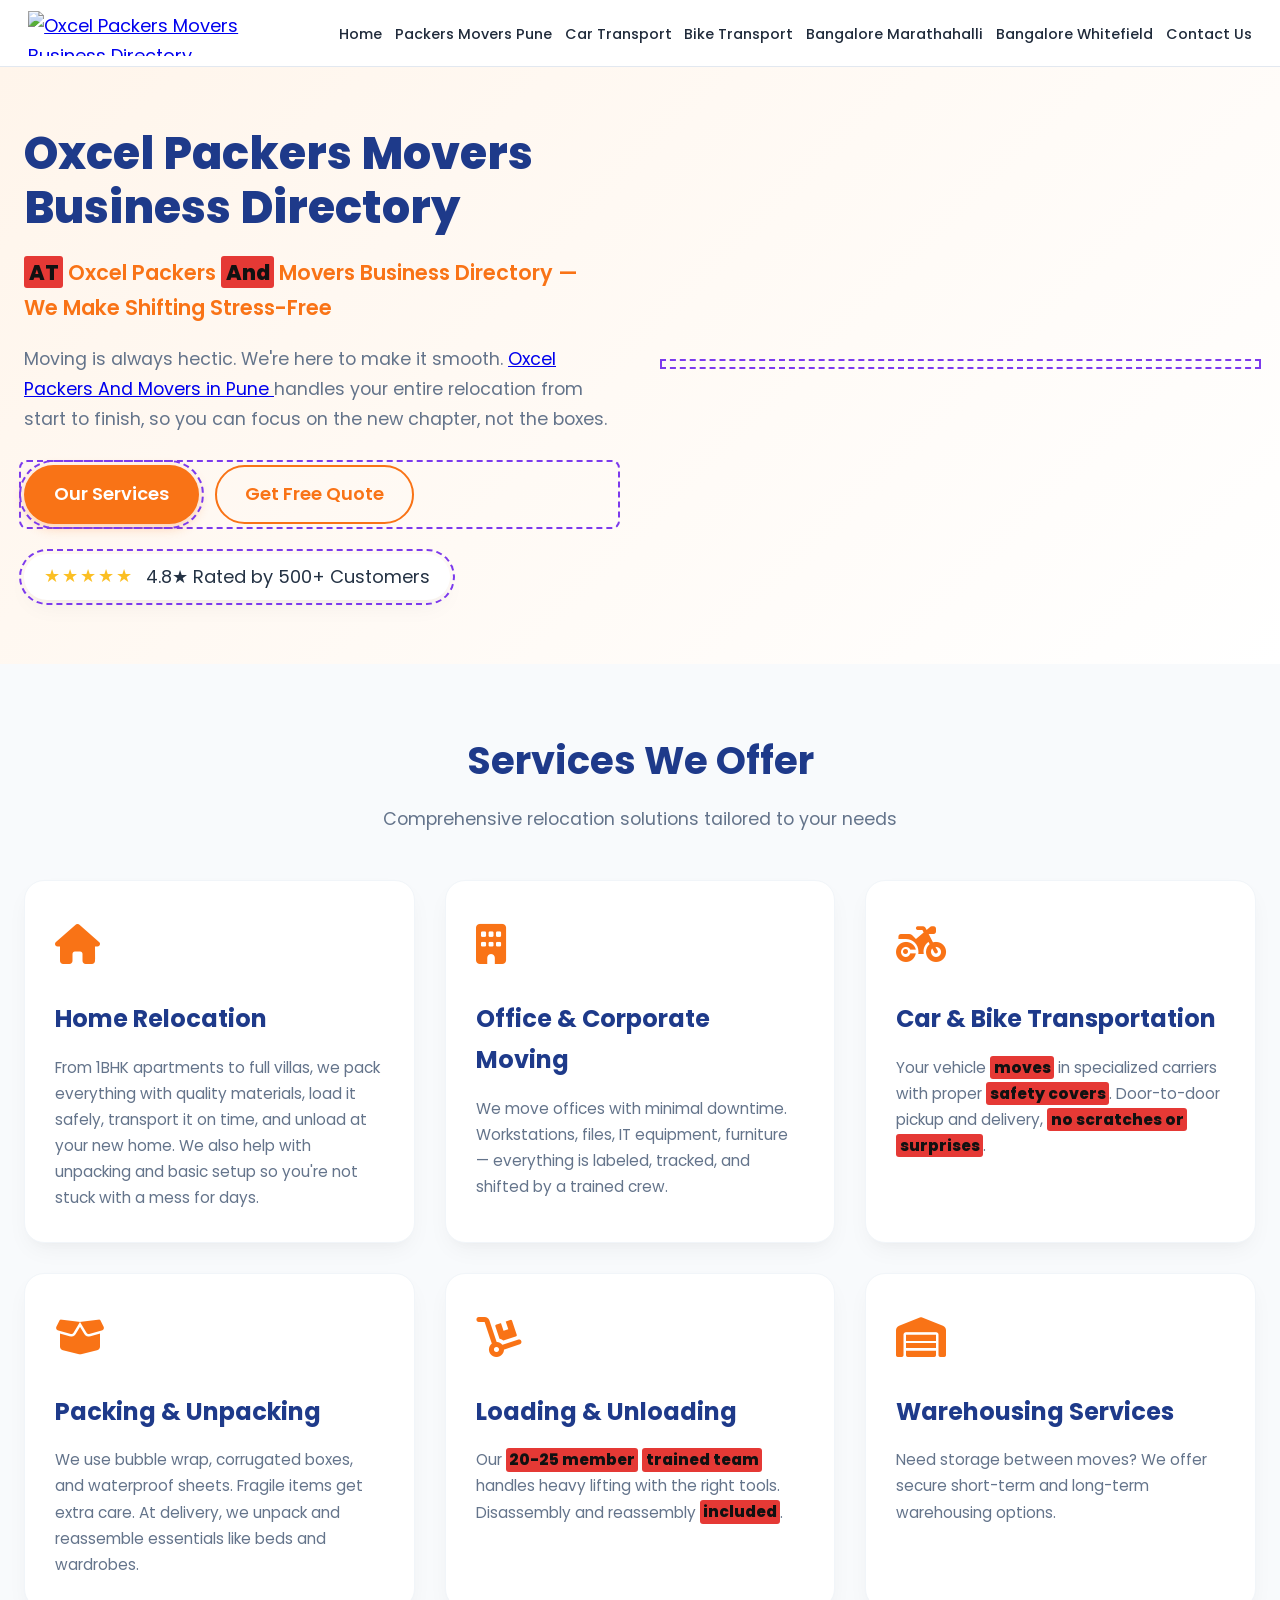
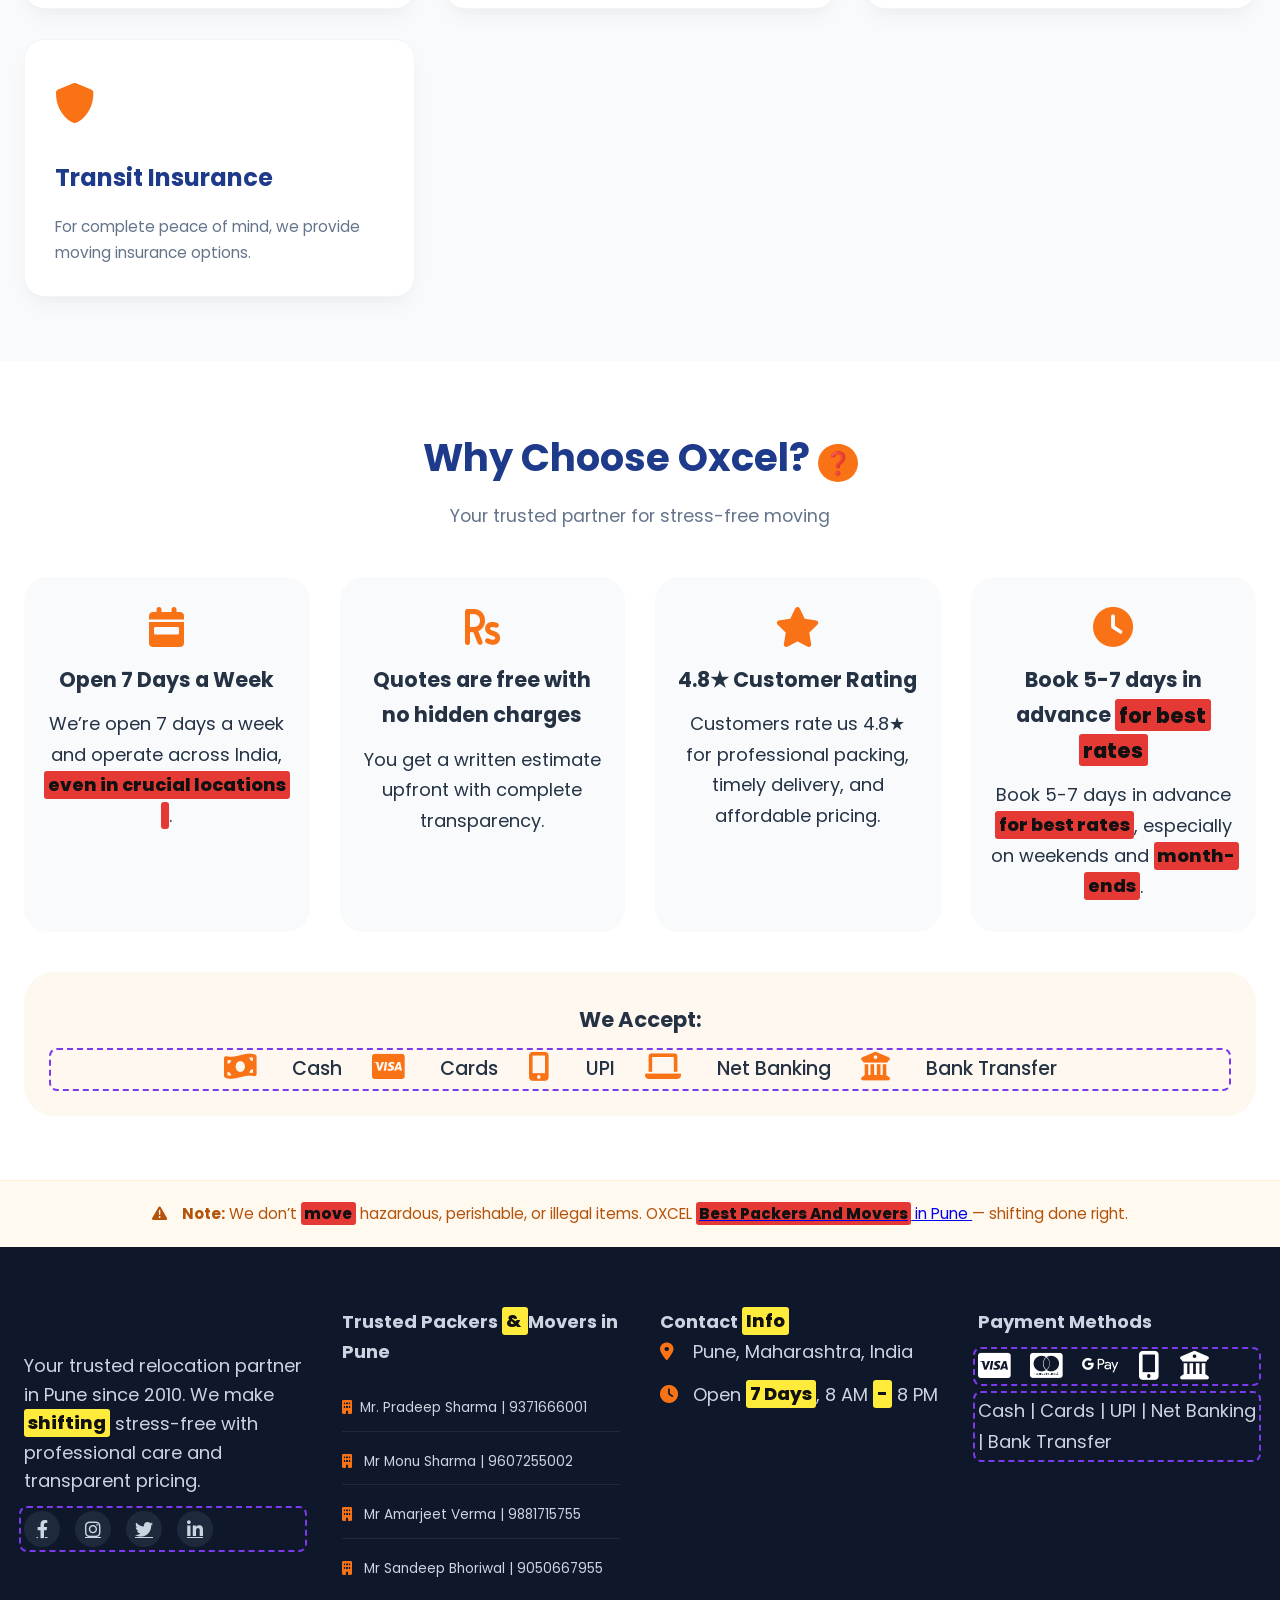
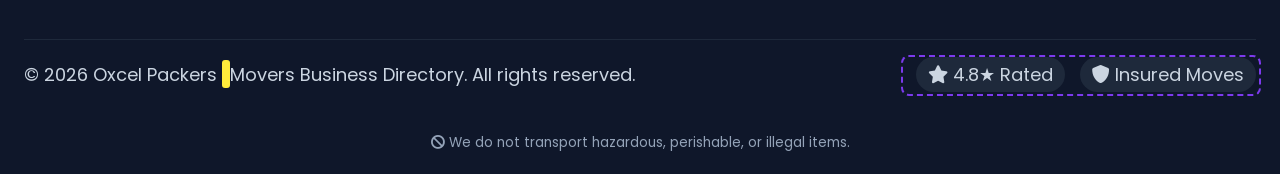
==== commit 7ead5e5f: "Prevent review tooltips from being clipped by page components" ====
--- a/index.html
+++ b/index.html
@@ -3,94 +3,73 @@
 .logo-img { height: 27px; width: auto; display: block; }
 
 .main-nav, .main-nav ul { gap: 10px; }
-/* Grammar review: hover or keyboard-focus a red highlight to see the suggested correction. */
+/* Review annotations: use a fixed, viewport-aware tooltip layer so parent overflow and stacking contexts cannot clip suggestions. */
+.grammar-flag, .ux-flag {
+    position: relative;
+    cursor: help;
+}
 .grammar-flag {
-    position: relative;
     display: inline;
     color: #111;
     background: #e53935;
     font-weight: 800;
     padding: 0.08em 0.22em;
     border-radius: 3px;
-    cursor: help;
     box-decoration-break: clone;
     -webkit-box-decoration-break: clone;
 }
-.grammar-flag::after {
-    content: "Suggested correction: " attr(data-correction);
-    position: absolute;
-    z-index: 9999;
-    left: 0;
-    bottom: calc(100% + 8px);
-    width: max-content;
-    max-width: min(340px, 85vw);
-    padding: 10px 12px;
-    border: 1px solid #e53935;
-    border-radius: 6px;
+.grammar-flag::after, .ux-flag::after {
+    position: fixed;
+    z-index: 2147483647;
+    left: max(12px, min(50vw, calc(100vw - 352px)));
+    top: 12px;
+    width: min(340px, calc(100vw - 24px));
+    box-sizing: border-box;
+    padding: 12px 14px;
+    border-radius: 8px;
     background: #fff;
     color: #111;
-    font: 600 13px/1.45 Arial, sans-serif;
+    font: 600 13px/1.5 Arial, sans-serif;
     white-space: normal;
-    box-shadow: 0 5px 18px rgba(0,0,0,.22);
+    overflow-wrap: anywhere;
+    box-shadow: 0 8px 28px rgba(0,0,0,.28);
     opacity: 0;
     visibility: hidden;
     pointer-events: none;
-    transition: opacity .15s ease;
-}
-.grammar-flag:hover::after,
-.grammar-flag:focus::after {
-    opacity: 1;
-    visibility: visible;
-}
-
-
-
-/* UI/UX review annotations: purple outlines mark components to review. */
+    transition: opacity .12s ease;
+}
+.grammar-flag::after {
+    content: "Suggested correction: " attr(data-correction);
+    border: 2px solid #e53935;
+}
 .ux-flag {
-    position: relative;
     outline: 2px dashed #7c3aed;
     outline-offset: 3px;
     border-radius: 3px;
-    cursor: help;
 }
 .ux-flag::after {
     content: "UI/UX issue: " attr(data-issue);
-    position: absolute;
-    z-index: 10000;
-    left: 0;
-    top: calc(100% + 8px);
-    width: max-content;
-    max-width: min(340px, 85vw);
-    padding: 10px 12px;
-    border: 1px solid #7c3aed;
-    border-radius: 6px;
-    background: #fff;
-    color: #111;
-    font: 600 13px/1.45 Arial, sans-serif;
-    white-space: normal;
-    box-shadow: 0 5px 18px rgba(0,0,0,.22);
-    opacity: 0;
-    visibility: hidden;
-    pointer-events: none;
-    transition: opacity .15s ease;
-}
-.ux-flag:hover::after,
-.ux-flag:focus::after {
+    border: 2px solid #7c3aed;
+}
+.grammar-flag:hover::after, .grammar-flag:focus::after,
+.ux-flag:hover::after, .ux-flag:focus::after {
     opacity: 1;
     visibility: visible;
 }
 .ux-flag:focus { outline-style: solid; }
-
-/* Footer grammar annotations use the same yellow warning treatment. */
 .site-footer .grammar-flag {
     background: #ffeb3b;
     color: #111;
     font-weight: 800;
 }
-.site-footer .grammar-flag::after {
-    border-color: #d4a900;
-}
-
+.site-footer .grammar-flag::after { border-color: #d4a900; }
+@media (max-width: 480px) {
+    .grammar-flag::after, .ux-flag::after {
+        left: 12px;
+        top: 12px;
+        width: calc(100vw - 24px);
+    }
+}
 </style>
     
     <meta name="viewport" content="width=device-width, initial-scale=1.0, viewport-fit=cover">
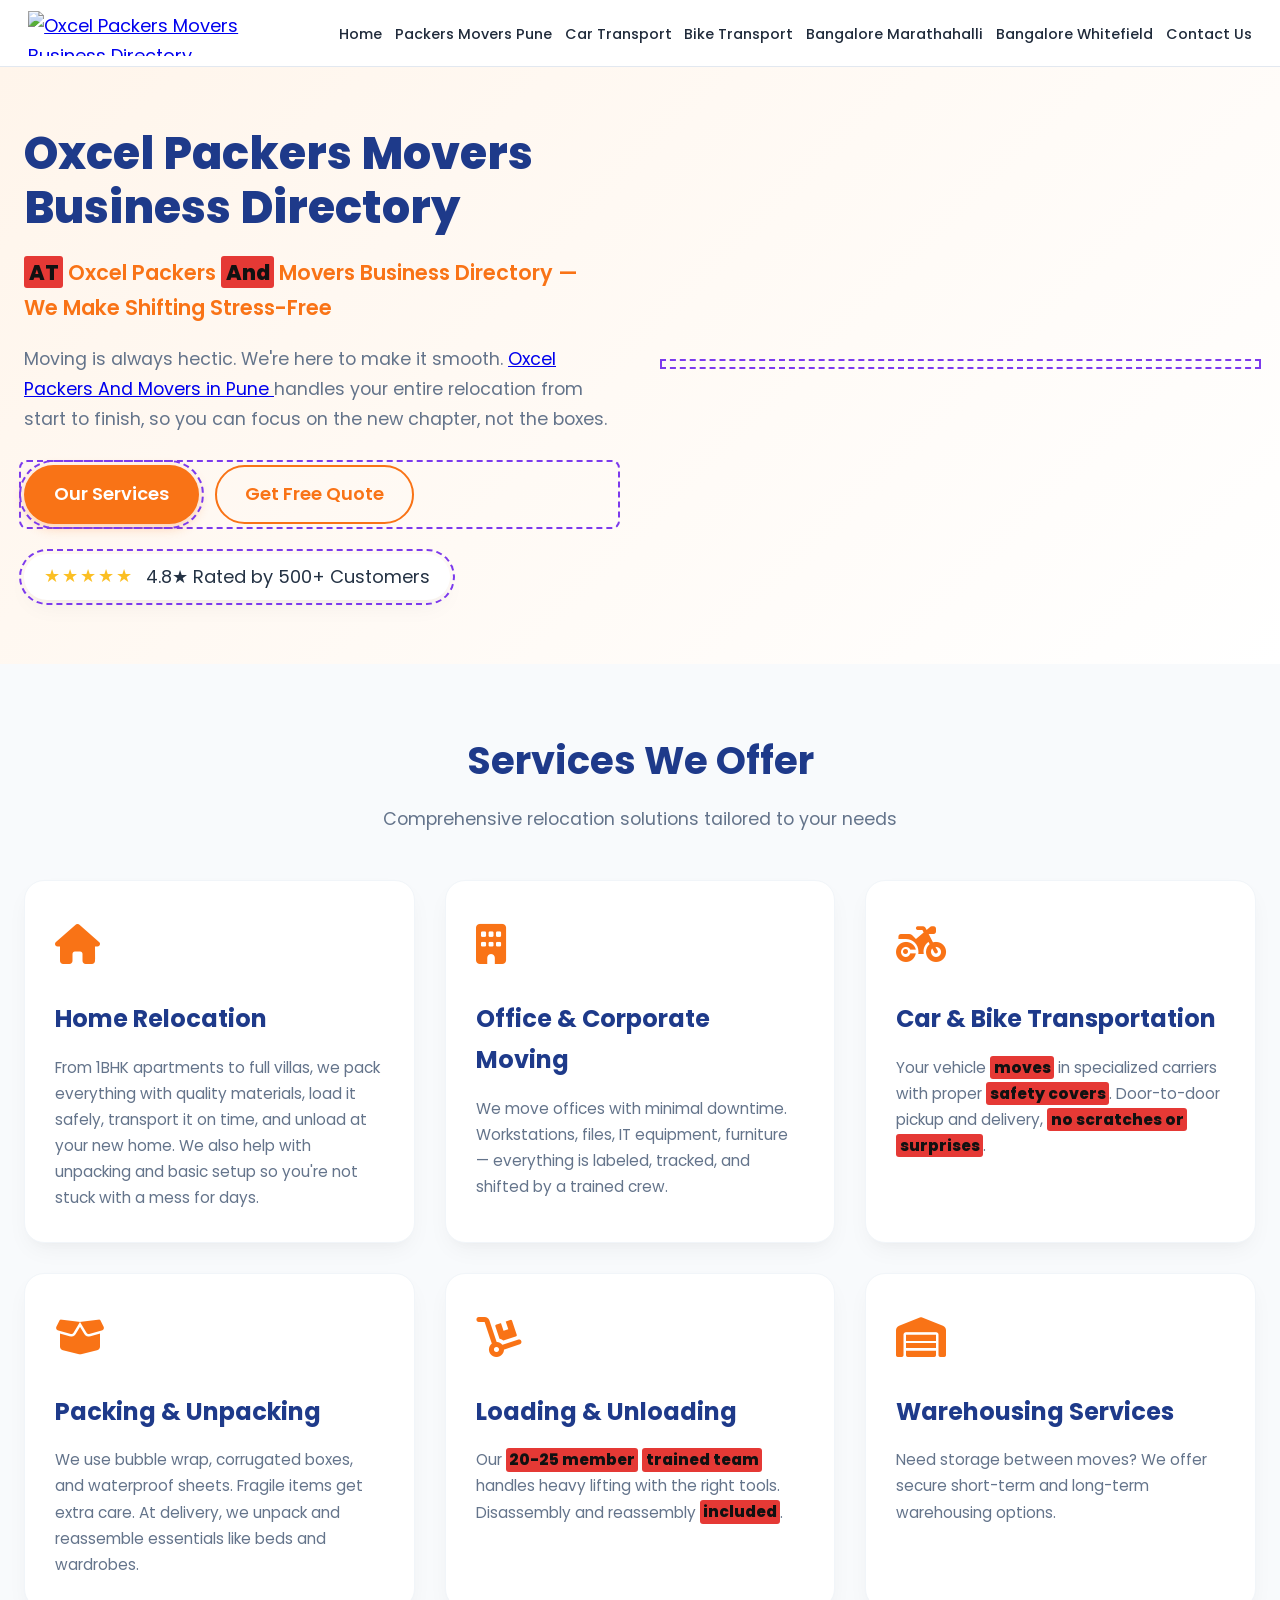
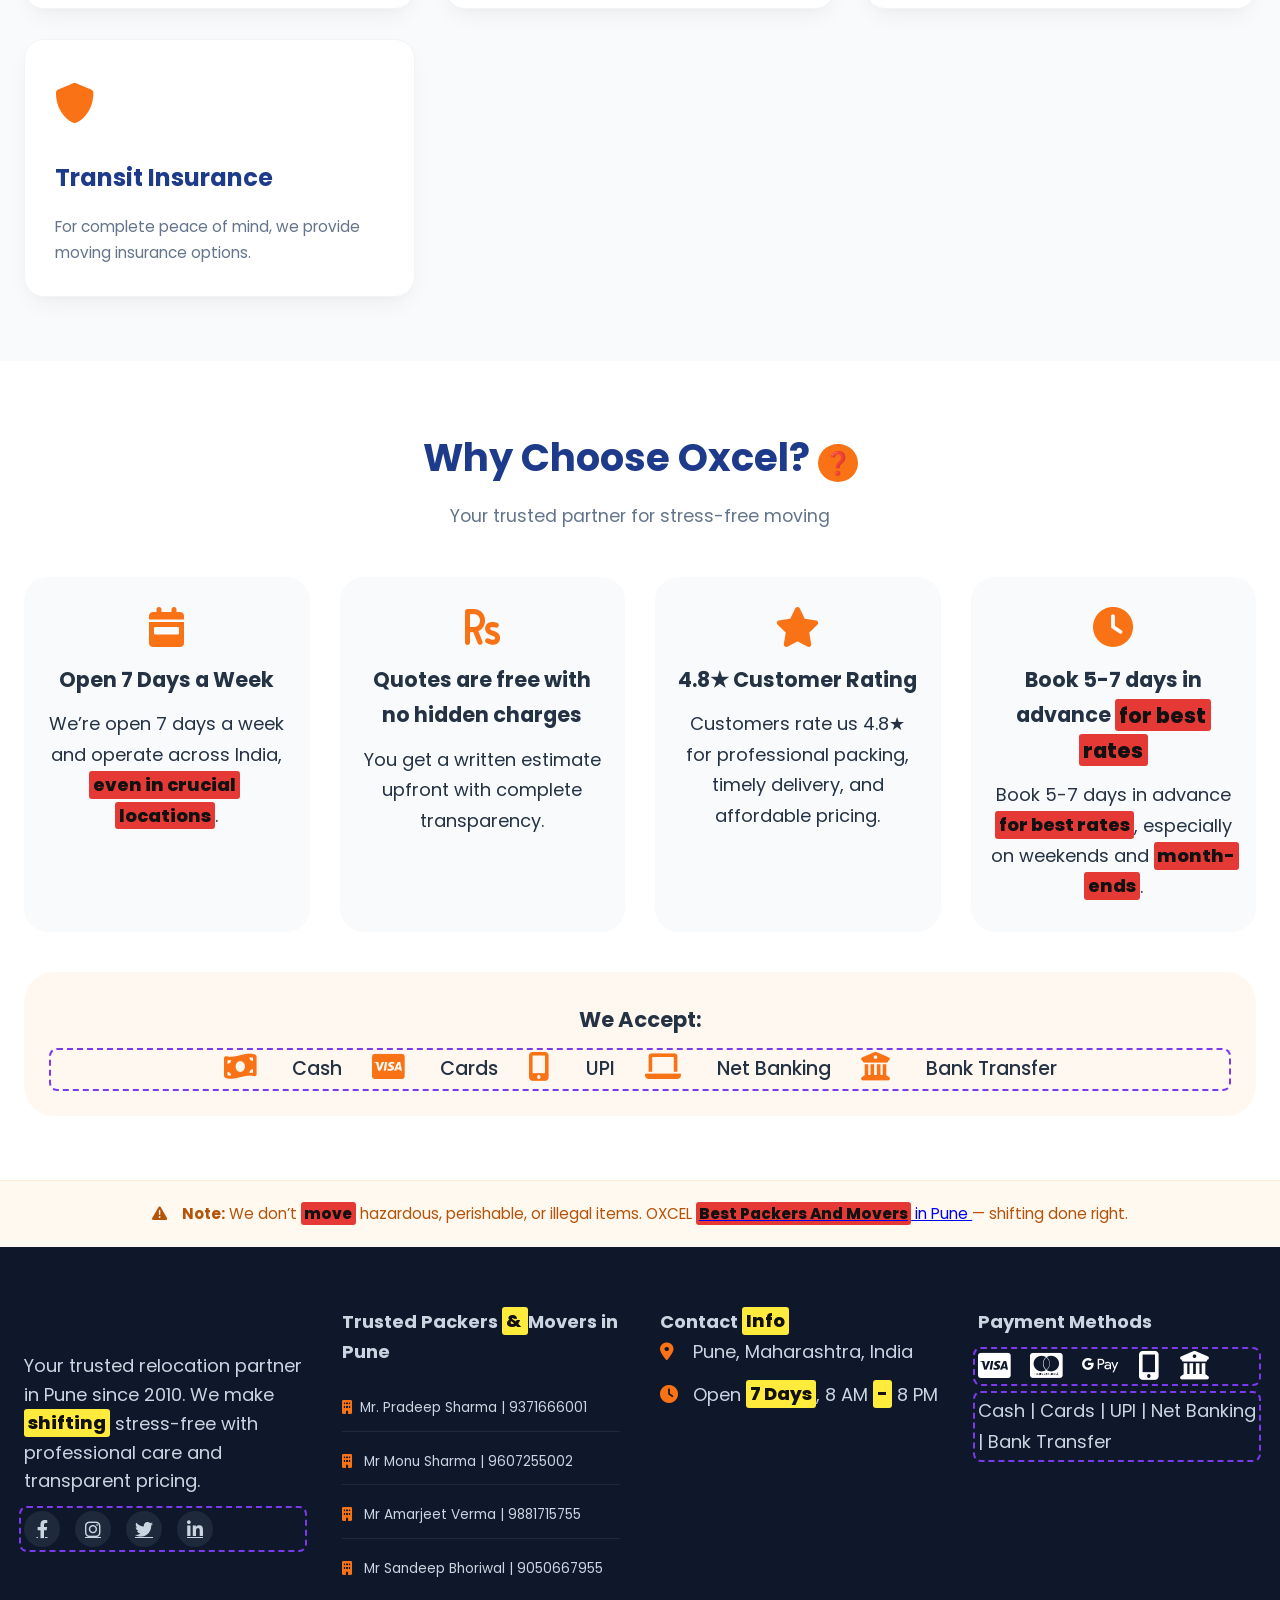
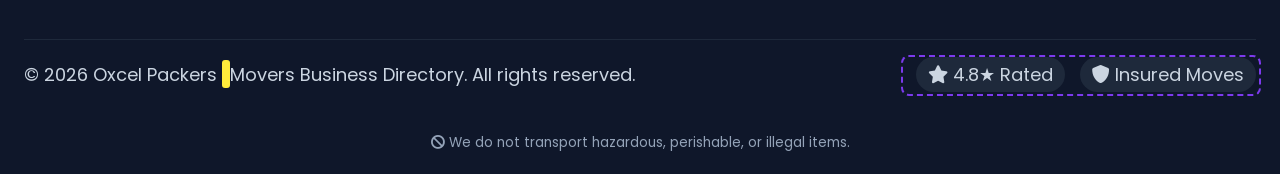
==== commit ec5d766b: "Render review suggestions in a top-level overlay to prevent clipping" ====
--- a/index.html
+++ b/index.html
@@ -3,72 +3,49 @@
 .logo-img { height: 27px; width: auto; display: block; }
 
 .main-nav, .main-nav ul { gap: 10px; }
-/* Review annotations: use a fixed, viewport-aware tooltip layer so parent overflow and stacking contexts cannot clip suggestions. */
-.grammar-flag, .ux-flag {
-    position: relative;
-    cursor: help;
+/* Review annotation styling. Tooltips are rendered in a body-level overlay, not pseudo-elements inside components. */
+.grammar-flag, .ux-flag { position: relative; cursor: help; }
+.grammar-flag {
+  display: inline;
+  color: #111;
+  background: #e53935;
+  font-weight: 800;
+  padding: .08em .22em;
+  border-radius: 3px;
+  box-decoration-break: clone;
+  -webkit-box-decoration-break: clone;
 }
-.grammar-flag {
-    display: inline;
-    color: #111;
-    background: #e53935;
-    font-weight: 800;
-    padding: 0.08em 0.22em;
-    border-radius: 3px;
-    box-decoration-break: clone;
-    -webkit-box-decoration-break: clone;
+.ux-flag { outline: 2px dashed #7c3aed; outline-offset: 3px; border-radius: 3px; }
+.ux-flag:focus { outline-style: solid; }
+.site-footer .grammar-flag { background: #ffeb3b; color: #111; font-weight: 800; }
+.review-tooltip {
+  position: fixed !important;
+  z-index: 2147483647 !important;
+  top: 12px !important;
+  right: 12px !important;
+  left: auto !important;
+  width: min(380px, calc(100vw - 24px)) !important;
+  max-height: min(42vh, 280px) !important;
+  overflow: auto !important;
+  box-sizing: border-box !important;
+  padding: 14px 16px !important;
+  border: 2px solid #7c3aed !important;
+  border-radius: 10px !important;
+  background: #fff !important;
+  color: #111 !important;
+  font: 600 14px/1.5 Arial, sans-serif !important;
+  white-space: normal !important;
+  overflow-wrap: anywhere !important;
+  box-shadow: 0 10px 36px rgba(0,0,0,.32) !important;
+  opacity: 0;
+  visibility: hidden;
+  pointer-events: none;
 }
-.grammar-flag::after, .ux-flag::after {
-    position: fixed;
-    z-index: 2147483647;
-    left: max(12px, min(50vw, calc(100vw - 352px)));
-    top: 12px;
-    width: min(340px, calc(100vw - 24px));
-    box-sizing: border-box;
-    padding: 12px 14px;
-    border-radius: 8px;
-    background: #fff;
-    color: #111;
-    font: 600 13px/1.5 Arial, sans-serif;
-    white-space: normal;
-    overflow-wrap: anywhere;
-    box-shadow: 0 8px 28px rgba(0,0,0,.28);
-    opacity: 0;
-    visibility: hidden;
-    pointer-events: none;
-    transition: opacity .12s ease;
-}
-.grammar-flag::after {
-    content: "Suggested correction: " attr(data-correction);
-    border: 2px solid #e53935;
-}
-.ux-flag {
-    outline: 2px dashed #7c3aed;
-    outline-offset: 3px;
-    border-radius: 3px;
-}
-.ux-flag::after {
-    content: "UI/UX issue: " attr(data-issue);
-    border: 2px solid #7c3aed;
-}
-.grammar-flag:hover::after, .grammar-flag:focus::after,
-.ux-flag:hover::after, .ux-flag:focus::after {
-    opacity: 1;
-    visibility: visible;
-}
-.ux-flag:focus { outline-style: solid; }
-.site-footer .grammar-flag {
-    background: #ffeb3b;
-    color: #111;
-    font-weight: 800;
-}
-.site-footer .grammar-flag::after { border-color: #d4a900; }
+.review-tooltip.is-visible { opacity: 1; visibility: visible; }
+.review-tooltip.is-grammar { border-color: #e53935 !important; }
+.site-footer ~ .review-tooltip.is-grammar { border-color: #d4a900 !important; }
 @media (max-width: 480px) {
-    .grammar-flag::after, .ux-flag::after {
-        left: 12px;
-        top: 12px;
-        width: calc(100vw - 24px);
-    }
+  .review-tooltip { top: 8px !important; right: 8px !important; width: calc(100vw - 16px) !important; }
 }
 </style>
     
@@ -397,4 +374,57 @@
 
     <script src="https://oxcel.net/assets/js/main.js"></script>
 
+
+<script>
+(function () {
+  function initReviewTooltips() {
+    var tip = document.getElementById('review-tooltip');
+    if (!tip) {
+      tip = document.createElement('div');
+      tip.id = 'review-tooltip';
+      tip.className = 'review-tooltip';
+      tip.setAttribute('role', 'status');
+      tip.setAttribute('aria-live', 'polite');
+      document.body.appendChild(tip);
+    }
+    var active = null;
+    function show(el) {
+      if (!el || !el.matches('.grammar-flag, .ux-flag')) return;
+      active = el;
+      var isUx = el.classList.contains('ux-flag');
+      var message = isUx ? el.getAttribute('data-issue') : el.getAttribute('data-correction');
+      if (!message) return;
+      tip.textContent = (isUx ? 'UI/UX issue: ' : 'Suggested correction: ') + message;
+      tip.classList.toggle('is-grammar', !isUx);
+      tip.classList.add('is-visible');
+    }
+    function hide(el) {
+      if (!el || active === el) {
+        active = null;
+        tip.classList.remove('is-visible', 'is-grammar');
+        tip.textContent = '';
+      }
+    }
+    document.addEventListener('pointerover', function (event) {
+      var el = event.target.closest && event.target.closest('.grammar-flag, .ux-flag');
+      if (el) show(el);
+    });
+    document.addEventListener('pointerout', function (event) {
+      var el = event.target.closest && event.target.closest('.grammar-flag, .ux-flag');
+      if (el && !el.contains(event.relatedTarget)) hide(el);
+    });
+    document.addEventListener('focusin', function (event) {
+      var el = event.target.closest && event.target.closest('.grammar-flag, .ux-flag');
+      if (el) show(el);
+    });
+    document.addEventListener('focusout', function (event) {
+      var el = event.target.closest && event.target.closest('.grammar-flag, .ux-flag');
+      if (el) hide(el);
+    });
+  }
+  if (document.readyState === 'loading') document.addEventListener('DOMContentLoaded', initReviewTooltips);
+  else initReviewTooltips();
+})();
+</script>
+
 </body></html>
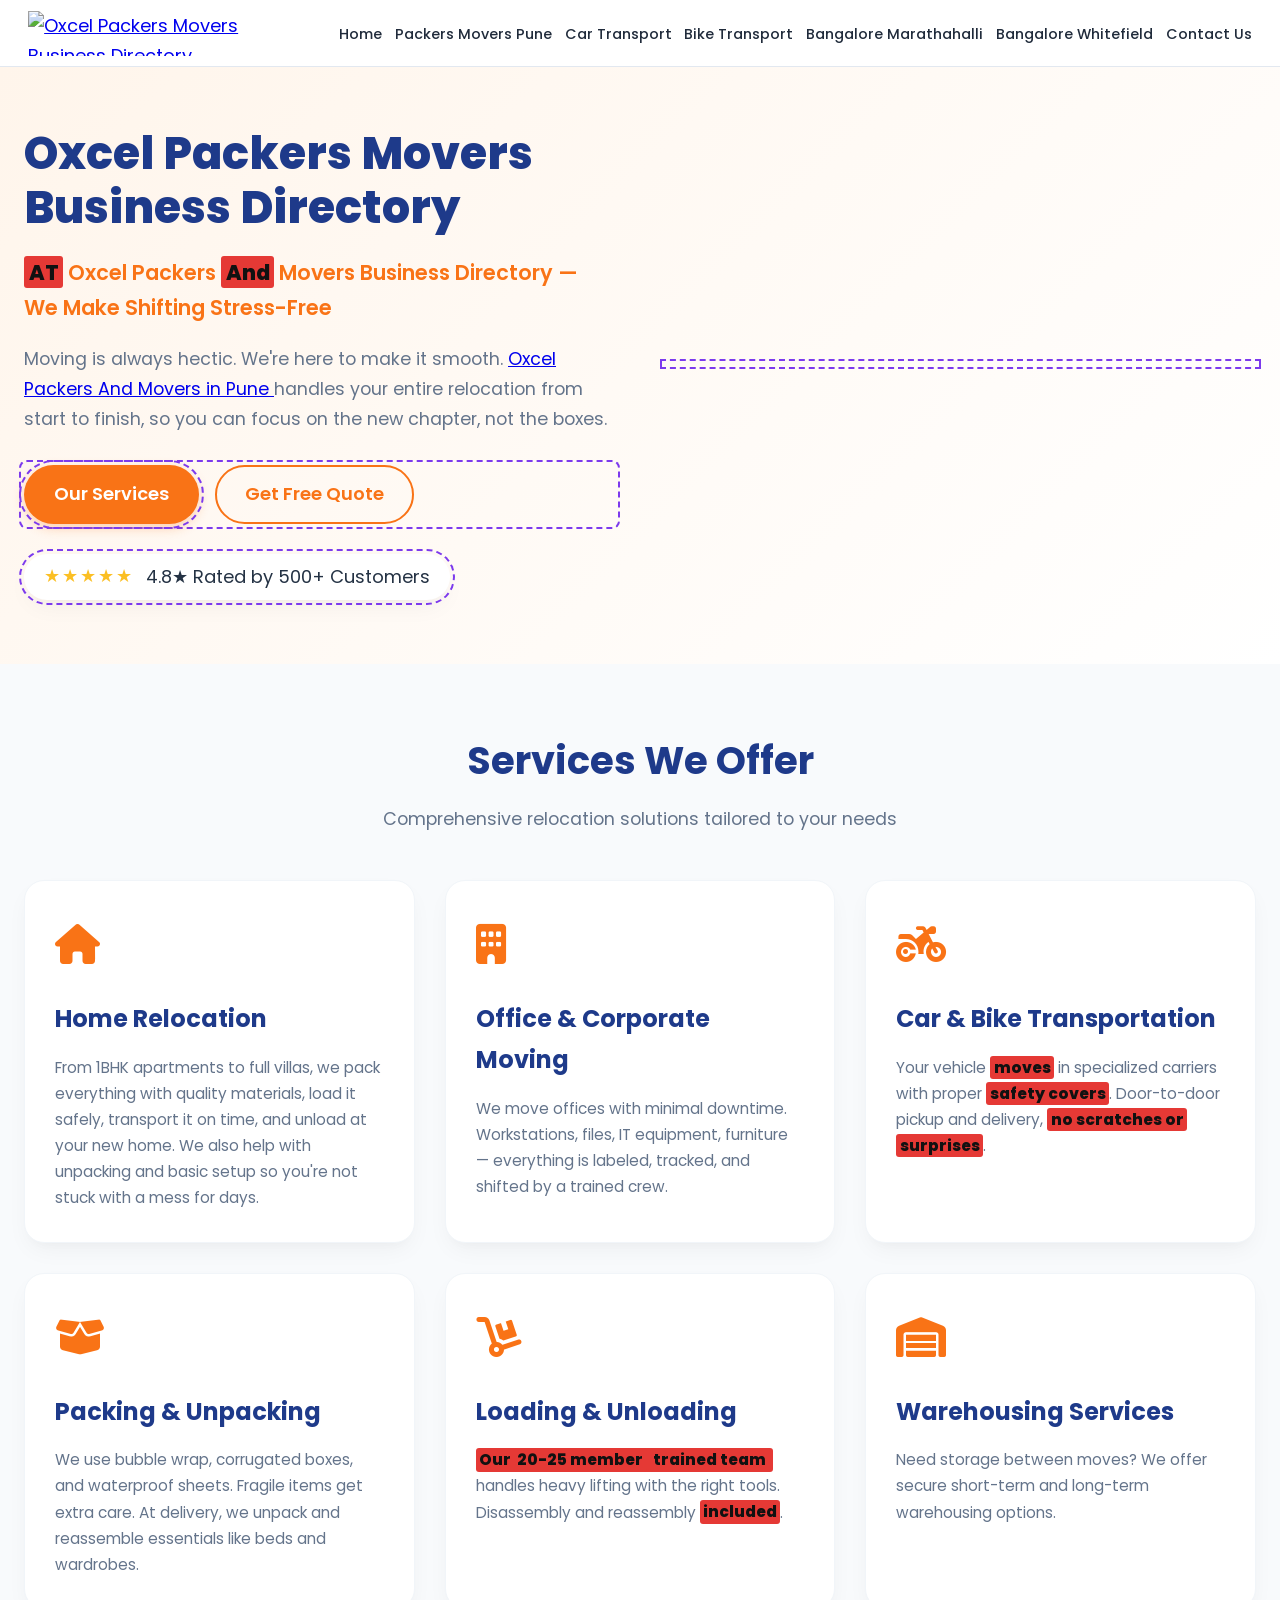
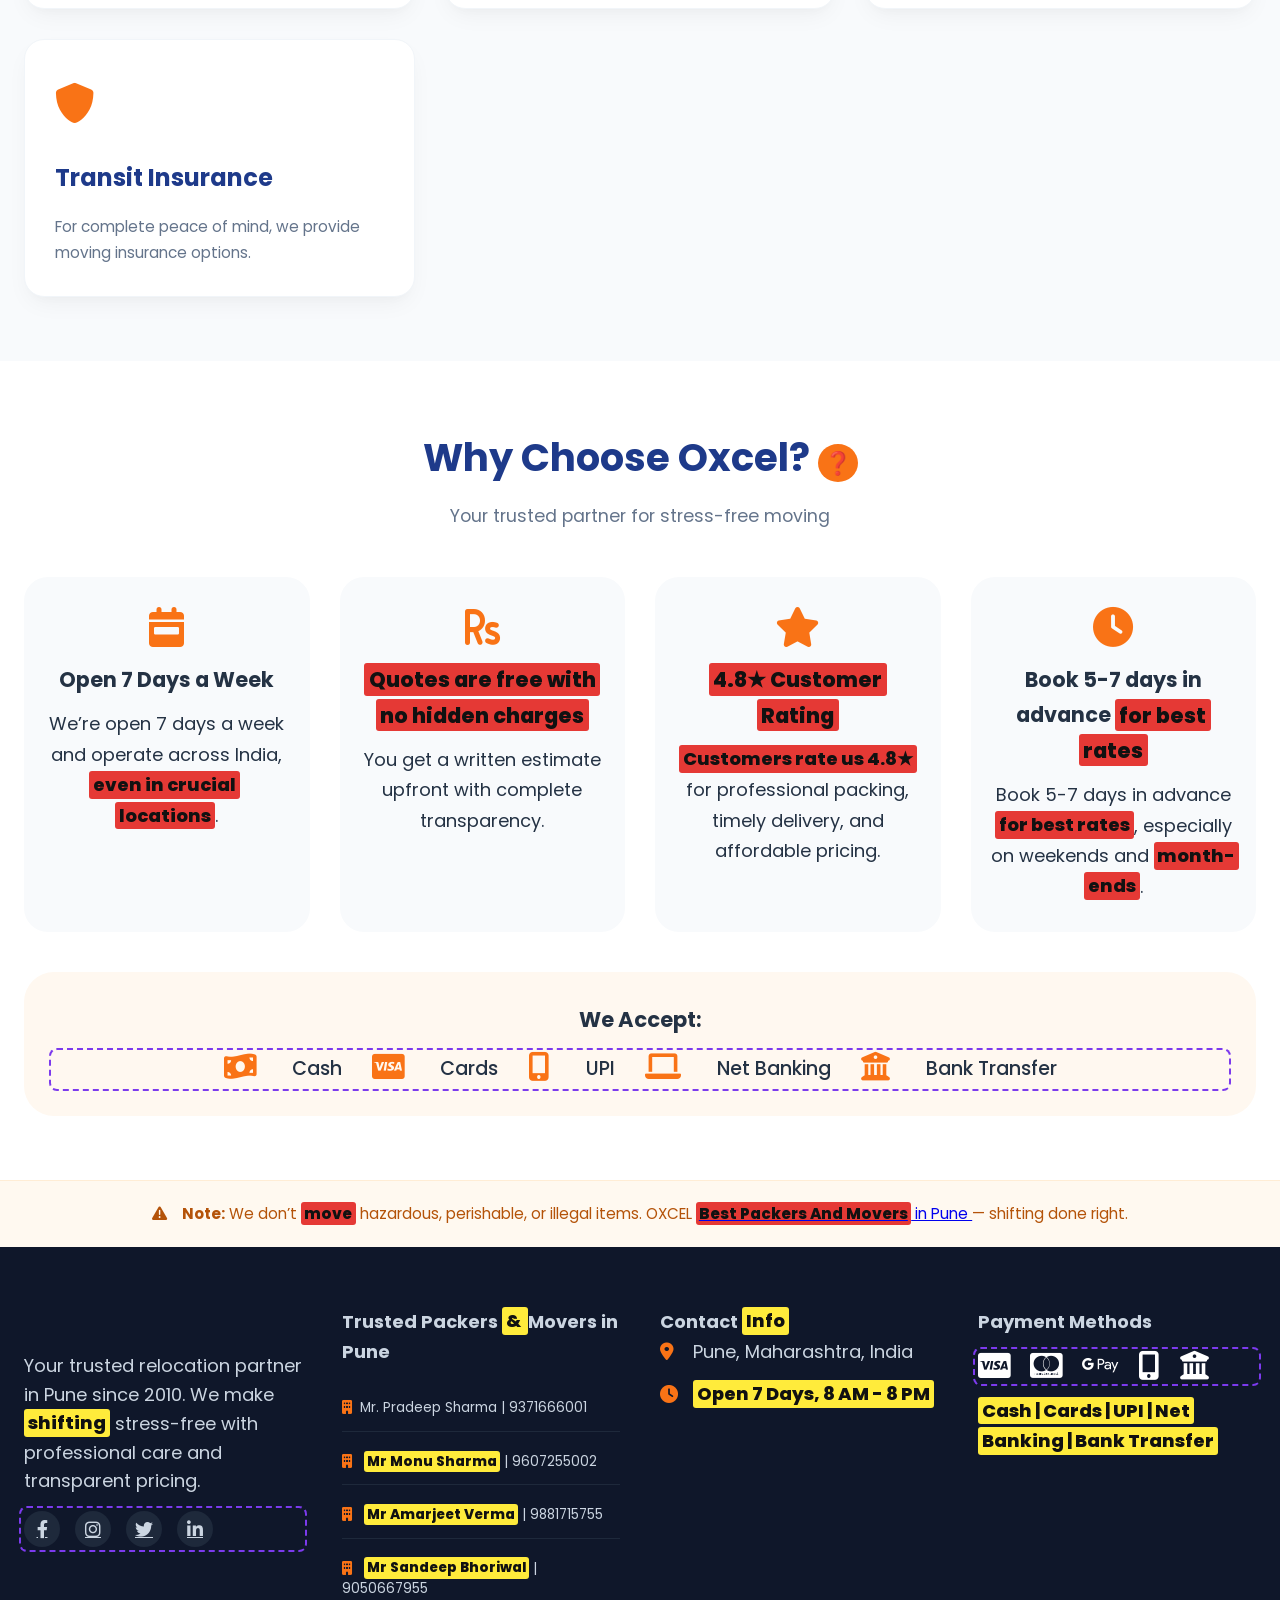
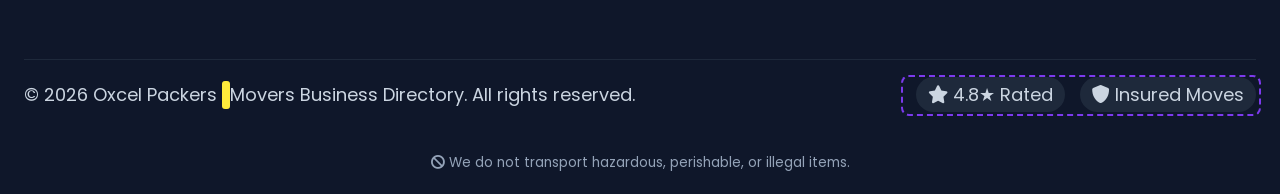
==== commit 99be24a8: "Add remaining copy review annotations from audit list" ====
--- a/index.html
+++ b/index.html
@@ -201,7 +201,7 @@
             <div class="service-card">
                 <div class="service-icon"><i class="fas fa-dolly"></i></div>
                 <h3>Loading &amp; Unloading</h3>
-                <p>Our <span class="grammar-flag" tabindex="0" data-correction="20–25-member">20-25 member</span> <span class="grammar-flag" tabindex="0" data-correction="trained team">trained team</span> handles heavy lifting with the right tools. Disassembly and reassembly <span class="grammar-flag" tabindex="0" data-correction="are included">included</span>.</p>
+                <p><span class="grammar-flag" tabindex="0" data-correction="Our trained team of 20–25 members handles heavy lifting…">Our <span class="grammar-flag" tabindex="0" data-correction="20–25-member">20-25 member</span> <span class="grammar-flag" tabindex="0" data-correction="trained team">trained team</span></span> handles heavy lifting with the right tools. Disassembly and reassembly <span class="grammar-flag" tabindex="0" data-correction="are included">included</span>.</p>
             </div>
             <div class="service-card">
                 <div class="service-icon"><i class="fas fa-warehouse"></i></div>
@@ -232,13 +232,13 @@
             </div>
             <div class="feature-item">
                 <i class="fas fa-rupee-sign"></i>
-                <h3>Quotes are free with no hidden charges</h3>
+                <h3><span class="grammar-flag" tabindex="0" data-correction="Free Quotes with No Hidden Charges">Quotes are free with no hidden charges</span></h3>
                 <p>You get a written estimate upfront with complete transparency.</p>
             </div>
             <div class="feature-item">
                 <i class="fas fa-star"></i>
-                <h3>4.8★ Customer Rating</h3>
-                <p>Customers rate us 4.8★ for professional packing, timely delivery, and affordable pricing.</p>
+                <h3><span class="grammar-flag" tabindex="0" data-correction="Keep the rating once, with a single supporting sentence.">4.8★ Customer Rating</span></h3>
+                <p><span class="grammar-flag" tabindex="0" data-correction="Remove the repeated 4.8★ claim; retain one concise, verifiable supporting sentence.">Customers rate us 4.8★</span> for professional packing, timely delivery, and affordable pricing.</p>
             </div>
             <div class="feature-item">
                 <i class="fas fa-clock"></i>
@@ -329,9 +329,9 @@
                     <h4>Trusted Packers <span class="grammar-flag" tabindex="0" data-correction="and"> &amp; </span> Movers in Pune</h4><br>
                     <ul class="partner-list">
                         <li><i class="fas fa-building"></i>Mr. Pradeep Sharma | <a href="tel:9371666001">9371666001</a></li>
-                        <li><i class="fas fa-building"></i> Mr Monu Sharma | <a href="tel:9607255002">9607255002</a></li>
-                        <li><i class="fas fa-building"></i> Mr Amarjeet Verma | <a href="tel:9881715755">9881715755</a></li>
-                        <li><i class="fas fa-building"></i> Mr Sandeep Bhoriwal | <a href="tel:9050667955">9050667955</a></li>
+                        <li><i class="fas fa-building"></i> <span class="grammar-flag" tabindex="0" data-correction="Mr. Monu Sharma">Mr Monu Sharma</span> | <a href="tel:9607255002">9607255002</a></li>
+                        <li><i class="fas fa-building"></i> <span class="grammar-flag" tabindex="0" data-correction="Mr. Amarjeet Verma">Mr Amarjeet Verma</span> | <a href="tel:9881715755">9881715755</a></li>
+                        <li><i class="fas fa-building"></i> <span class="grammar-flag" tabindex="0" data-correction="Mr. Sandeep Bhoriwal">Mr Sandeep Bhoriwal</span> | <a href="tel:9050667955">9050667955</a></li>
                     </ul>
                 </div>
                 
@@ -341,7 +341,7 @@
                         <li><i class="fas fa-map-marker-alt"></i> Pune, Maharashtra, India</li>
                         <!--<li><i class="fas fa-phone"></i> <a href="tel:+919876543210">+91 98765 43210</a></li>-->
                         <!--<li><i class="fas fa-envelope"></i> <a href="mailto:info@oxcelpackers.com">info@oxcelpackers.com</a></li>-->
-                        <li><i class="fas fa-clock"></i> Open <span class="grammar-flag" tabindex="0" data-correction="seven days a week">7 Days</span>, 8 AM <span class="grammar-flag" tabindex="0" data-correction="to">-</span> 8 PM</li>
+                        <li><i class="fas fa-clock"></i> <span class="grammar-flag" tabindex="0" data-correction="Open seven days a week, 8 a.m.–8 p.m.">Open 7 Days, 8 AM - 8 PM</span></li>
                     </ul>
                 </div>
                 
@@ -354,7 +354,7 @@
                         <i class="fas fa-mobile-alt"></i>
                         <i class="fas fa-university"></i>
                     </div>
-                    <p class="footer-note ux-flag" tabindex="0" data-issue="Payment methods are listed as a plain pipe-separated string, which is harder to scan. Present them as consistently spaced labels or a semantic list.">Cash | Cards | UPI | Net Banking | Bank Transfer</p>
+                    <p class="footer-note grammar-flag" tabindex="0" data-correction="Cash · Cards · UPI · Net Banking · Bank Transfer">Cash | Cards | UPI | Net Banking | Bank Transfer</p>
                 </div>
             </div>
             <div class="footer-bottom">
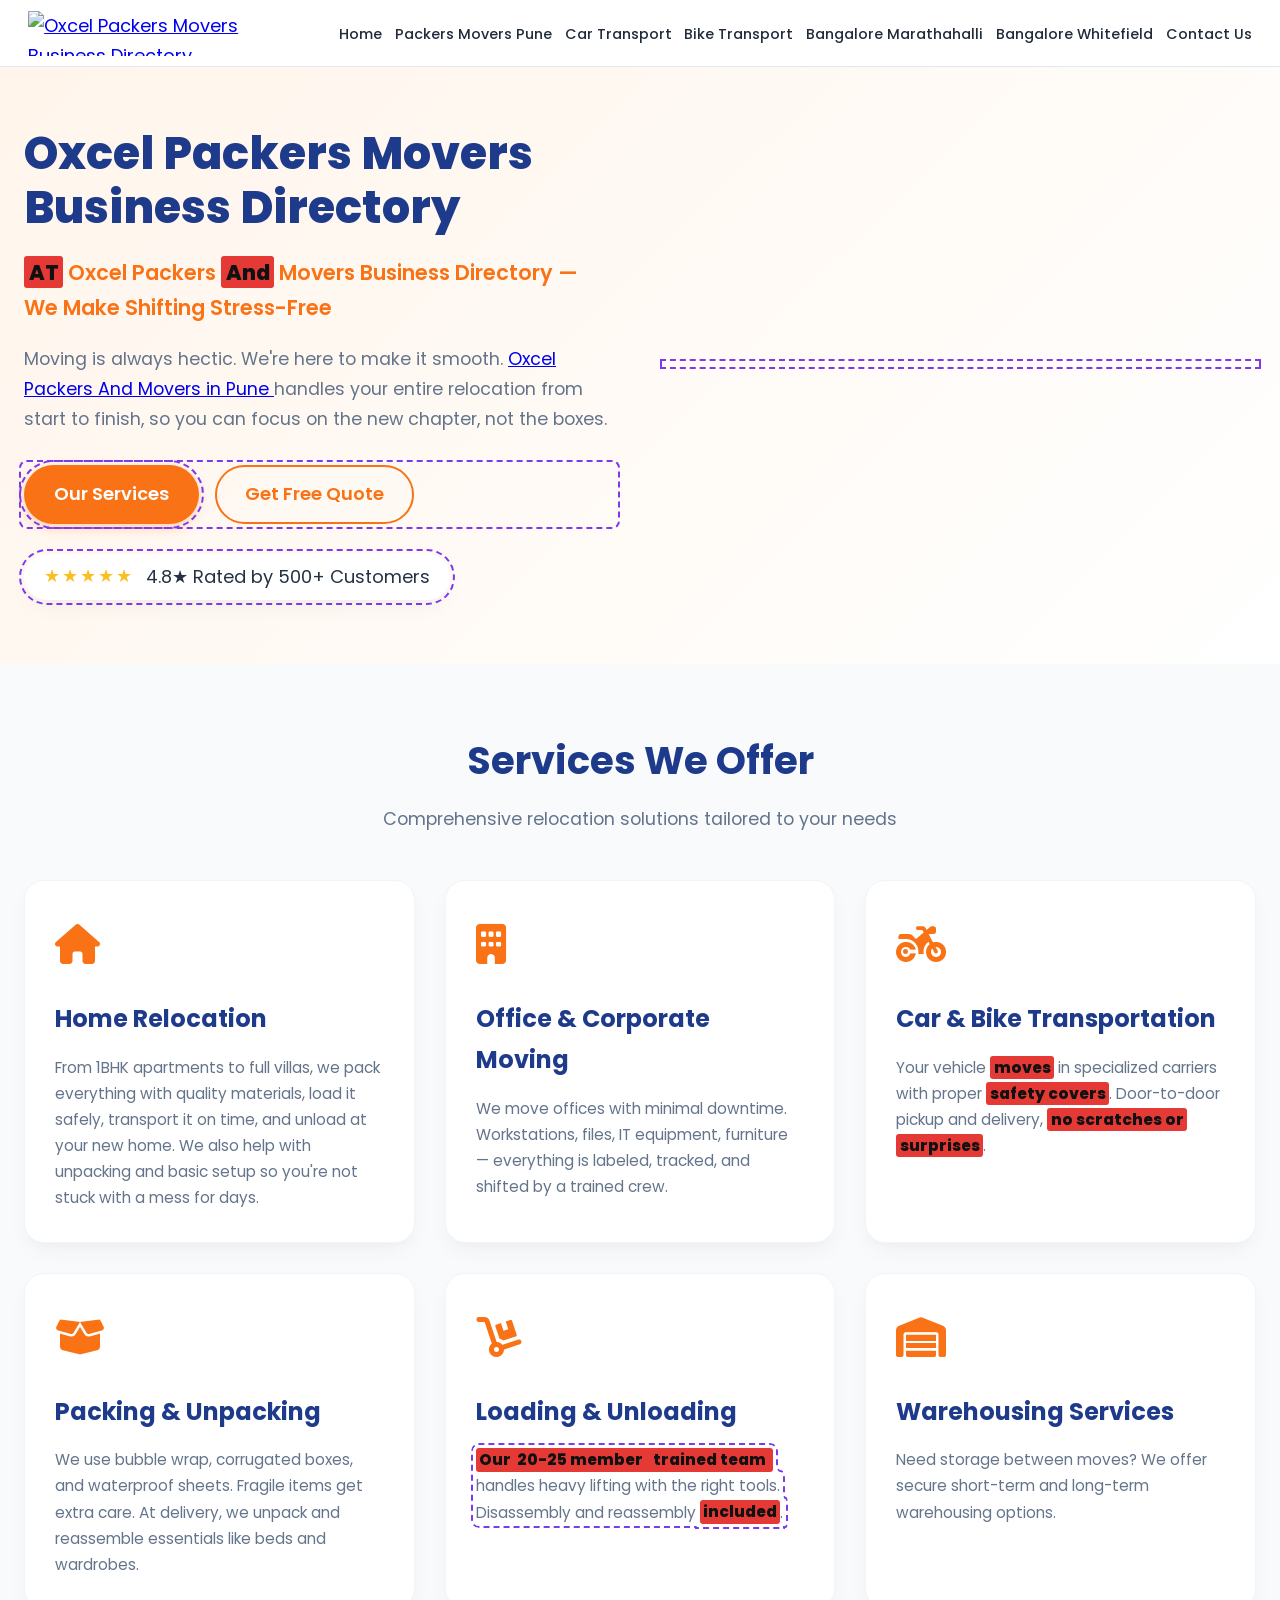
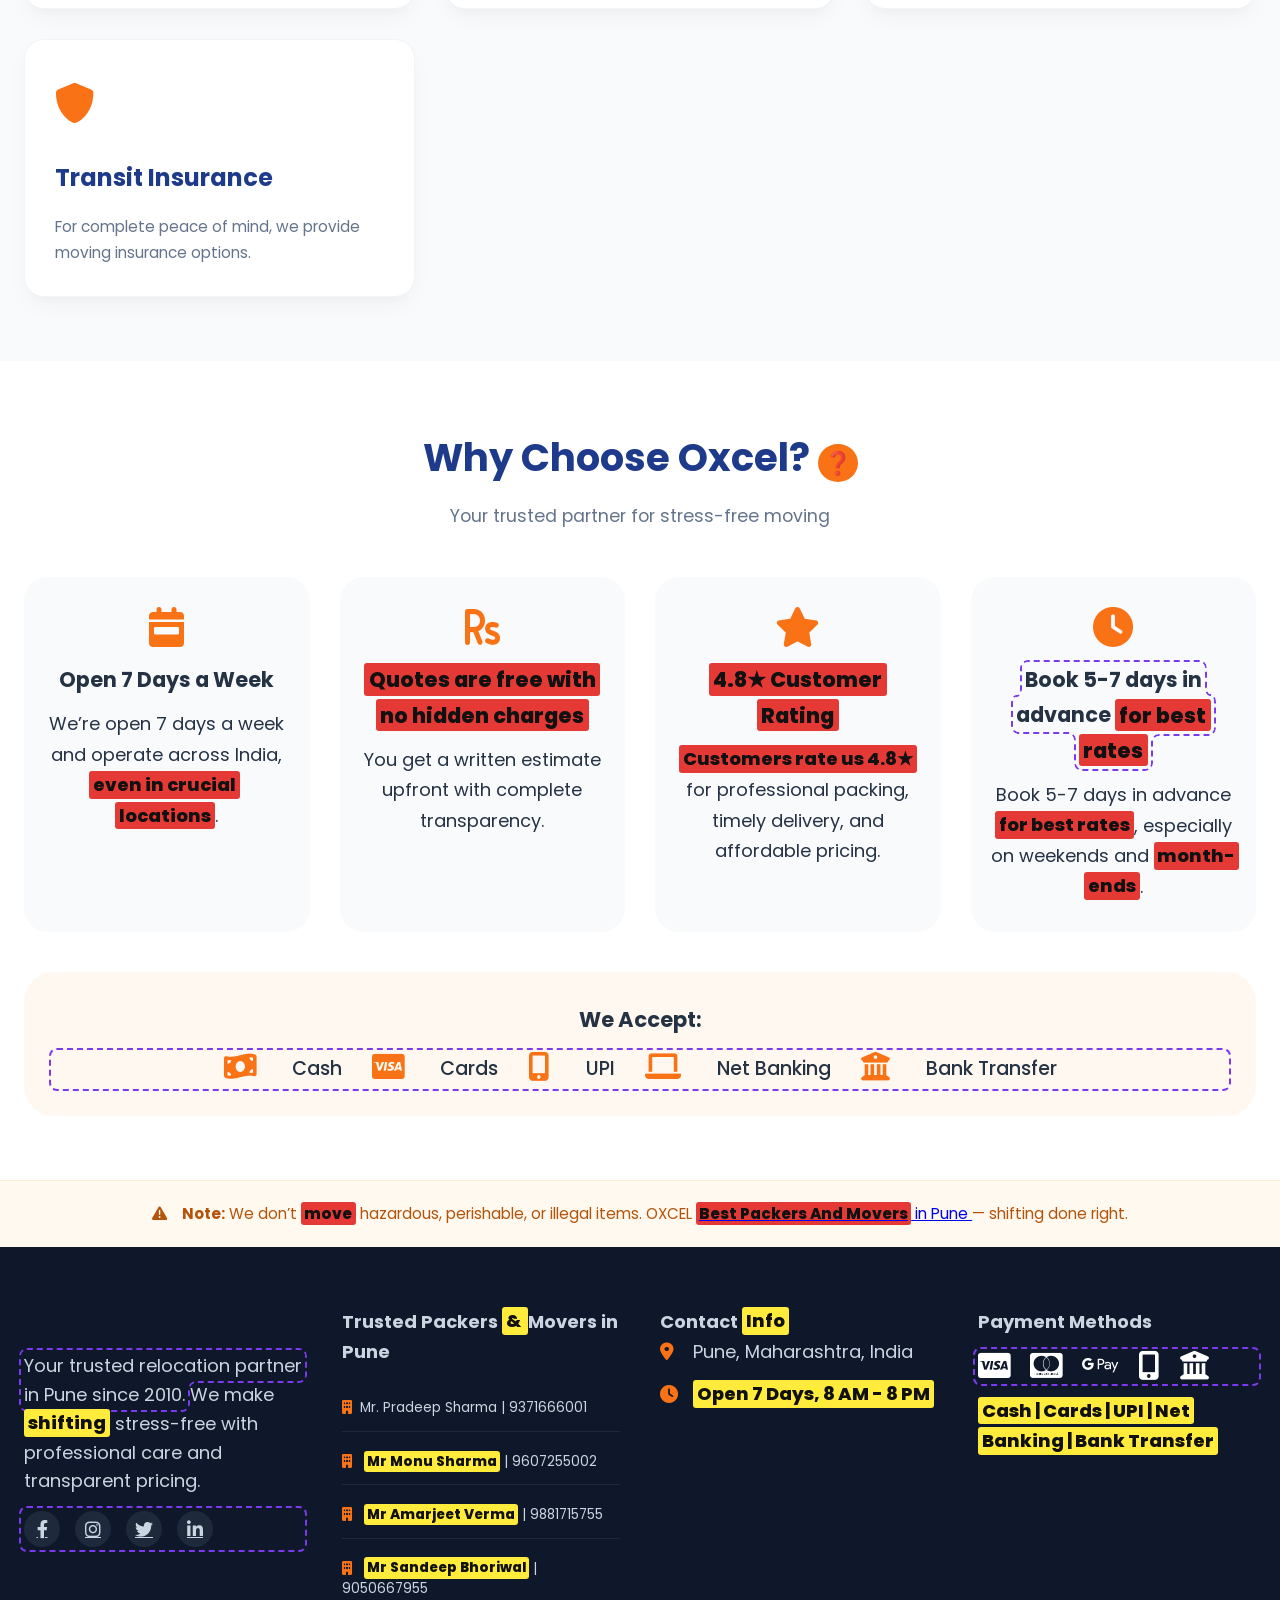
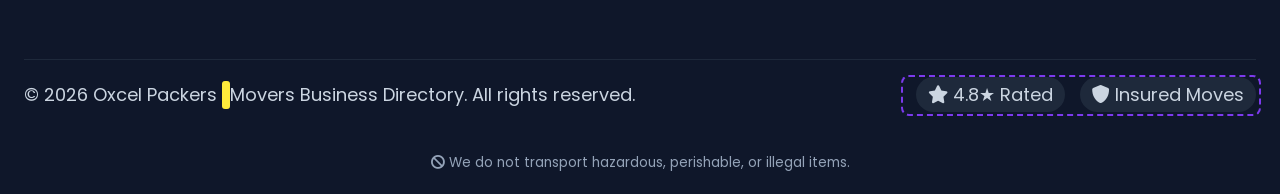
==== commit 5c38a36b: "Add homepage claim and duplicate-content review annotations" ====
--- a/index.html
+++ b/index.html
@@ -201,7 +201,7 @@
             <div class="service-card">
                 <div class="service-icon"><i class="fas fa-dolly"></i></div>
                 <h3>Loading &amp; Unloading</h3>
-                <p><span class="grammar-flag" tabindex="0" data-correction="Our trained team of 20–25 members handles heavy lifting…">Our <span class="grammar-flag" tabindex="0" data-correction="20–25-member">20-25 member</span> <span class="grammar-flag" tabindex="0" data-correction="trained team">trained team</span></span> handles heavy lifting with the right tools. Disassembly and reassembly <span class="grammar-flag" tabindex="0" data-correction="are included">included</span>.</p>
+                <p><span class="ux-flag" tabindex="0" data-issue="The stated team size of 20–25 members is a specific operational claim. Verify it before publishing, or use a less specific description if it varies by job."><span class="grammar-flag" tabindex="0" data-correction="Our trained team of 20–25 members handles heavy lifting…">Our <span class="grammar-flag" tabindex="0" data-correction="20–25-member">20-25 member</span> <span class="grammar-flag" tabindex="0" data-correction="trained team">trained team</span></span> handles heavy lifting with the right tools. Disassembly and reassembly <span class="grammar-flag" tabindex="0" data-correction="are included">included</span>.</span></p>
             </div>
             <div class="service-card">
                 <div class="service-icon"><i class="fas fa-warehouse"></i></div>
@@ -242,7 +242,7 @@
             </div>
             <div class="feature-item">
                 <i class="fas fa-clock"></i>
-                <h3>Book 5-7 days in advance <span class="grammar-flag" tabindex="0" data-correction="to get the best rates">for best rates</span></h3>
+                <h3><span class="ux-flag" tabindex="0" data-issue="The advance-booking recommendation is repeated in both this heading and the paragraph below. Keep the advice once and use the other line for a distinct benefit.">Book 5-7 days in advance <span class="grammar-flag" tabindex="0" data-correction="to get the best rates">for best rates</span></span></h3>
                 <p>Book 5-7 days in advance <span class="grammar-flag" tabindex="0" data-correction="to get the best rates">for best rates</span>, especially on weekends and <span class="grammar-flag" tabindex="0" data-correction="at the end of the month">month-ends</span>.</p>
             </div>
         </div>
@@ -315,7 +315,7 @@
                         <i class="fas fa-truck-ramp-box"></i>
                         <span>Oxcel Packers Movers</span>
                     </div> -->
-                    <p>Your trusted relocation partner in Pune since 2010. We make <span class="grammar-flag" tabindex="0" data-correction="moving">shifting</span> stress-free with professional care and transparent pricing.</p>
+                    <p><span class="ux-flag" tabindex="0" data-issue="Verify the ‘since 2010’ claim against official business records. Another page on the site states the company was established in 2019, so the dates may conflict.">Your trusted relocation partner in Pune since 2010.</span> We make <span class="grammar-flag" tabindex="0" data-correction="moving">shifting</span> stress-free with professional care and transparent pricing.</p>
                     <div class="social-links ux-flag" tabindex="0" data-issue="Social links currently point to placeholder hash URLs; provide real destinations and accessible names for icon-only links.">
                         <a href="https://oxcel.net/#"><i class="fab fa-facebook-f"></i></a>
                         <a href="https://oxcel.net/#"><i class="fab fa-instagram"></i></a>
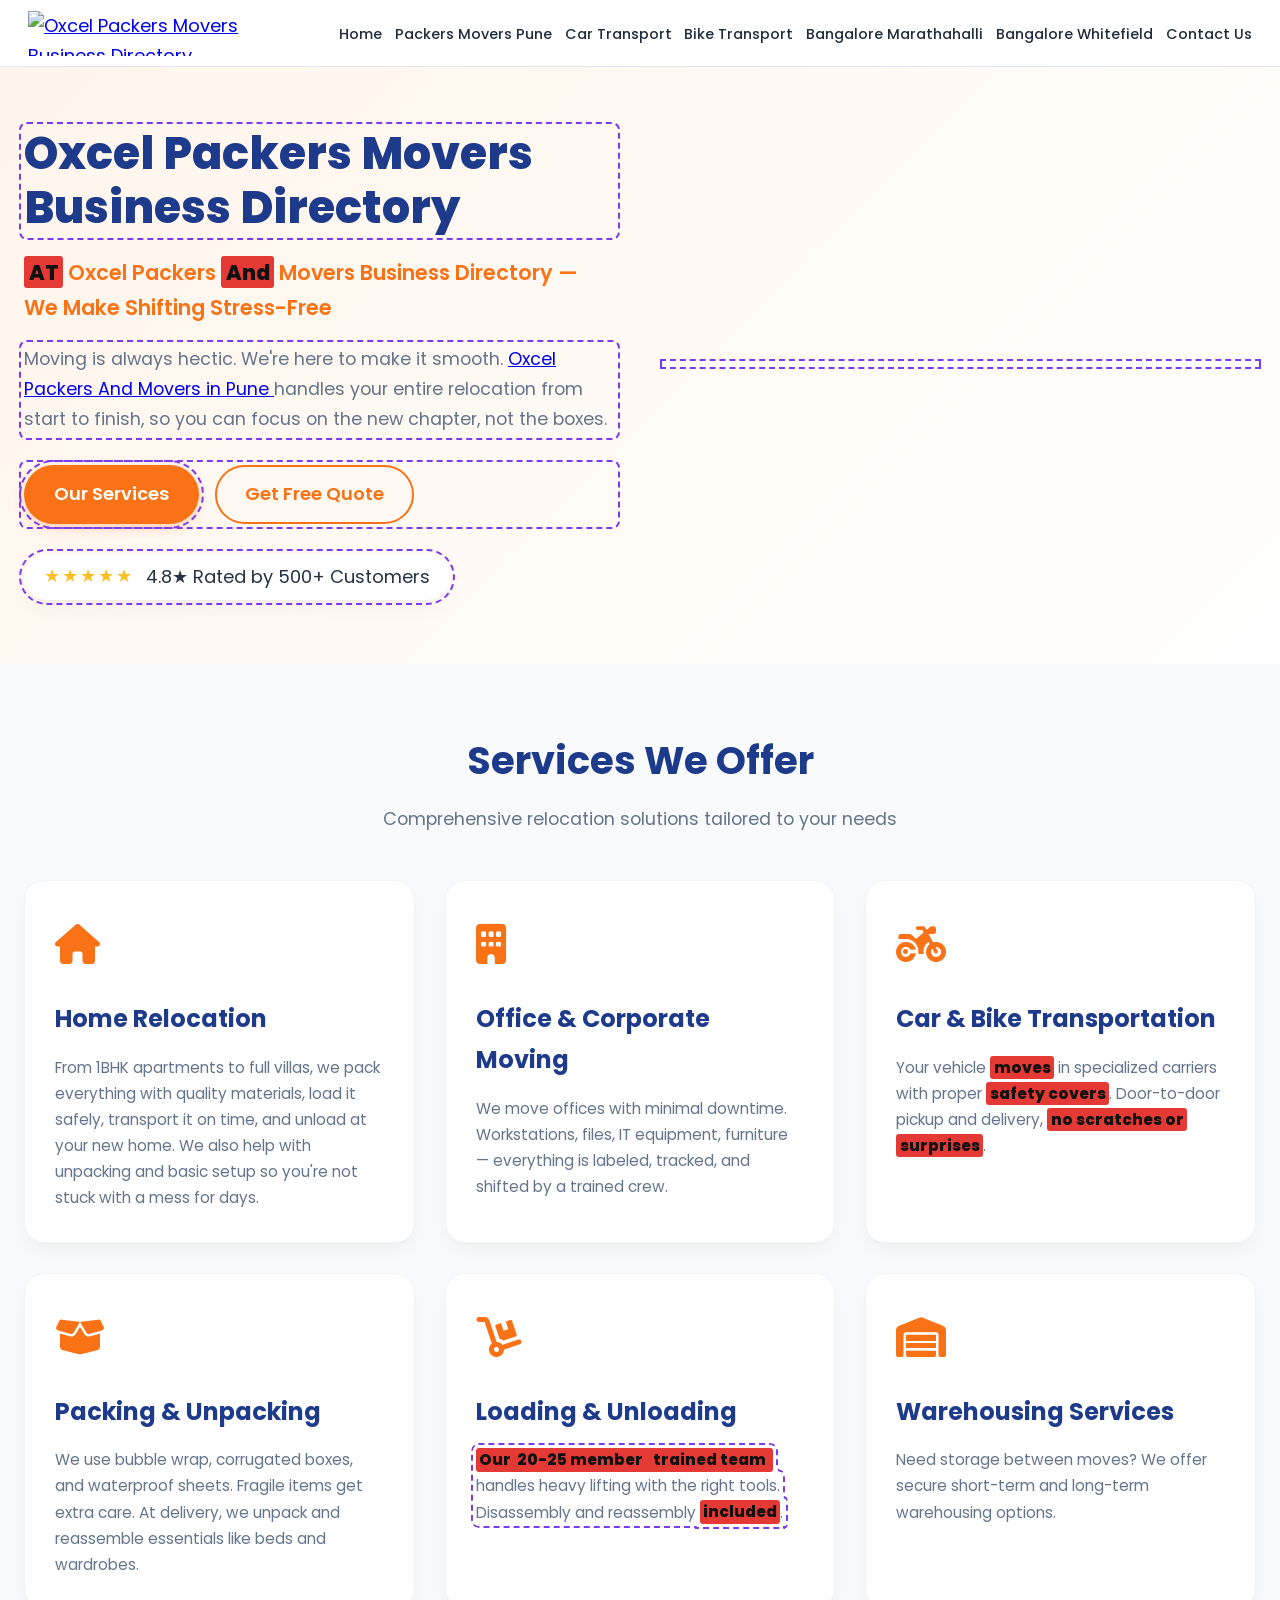
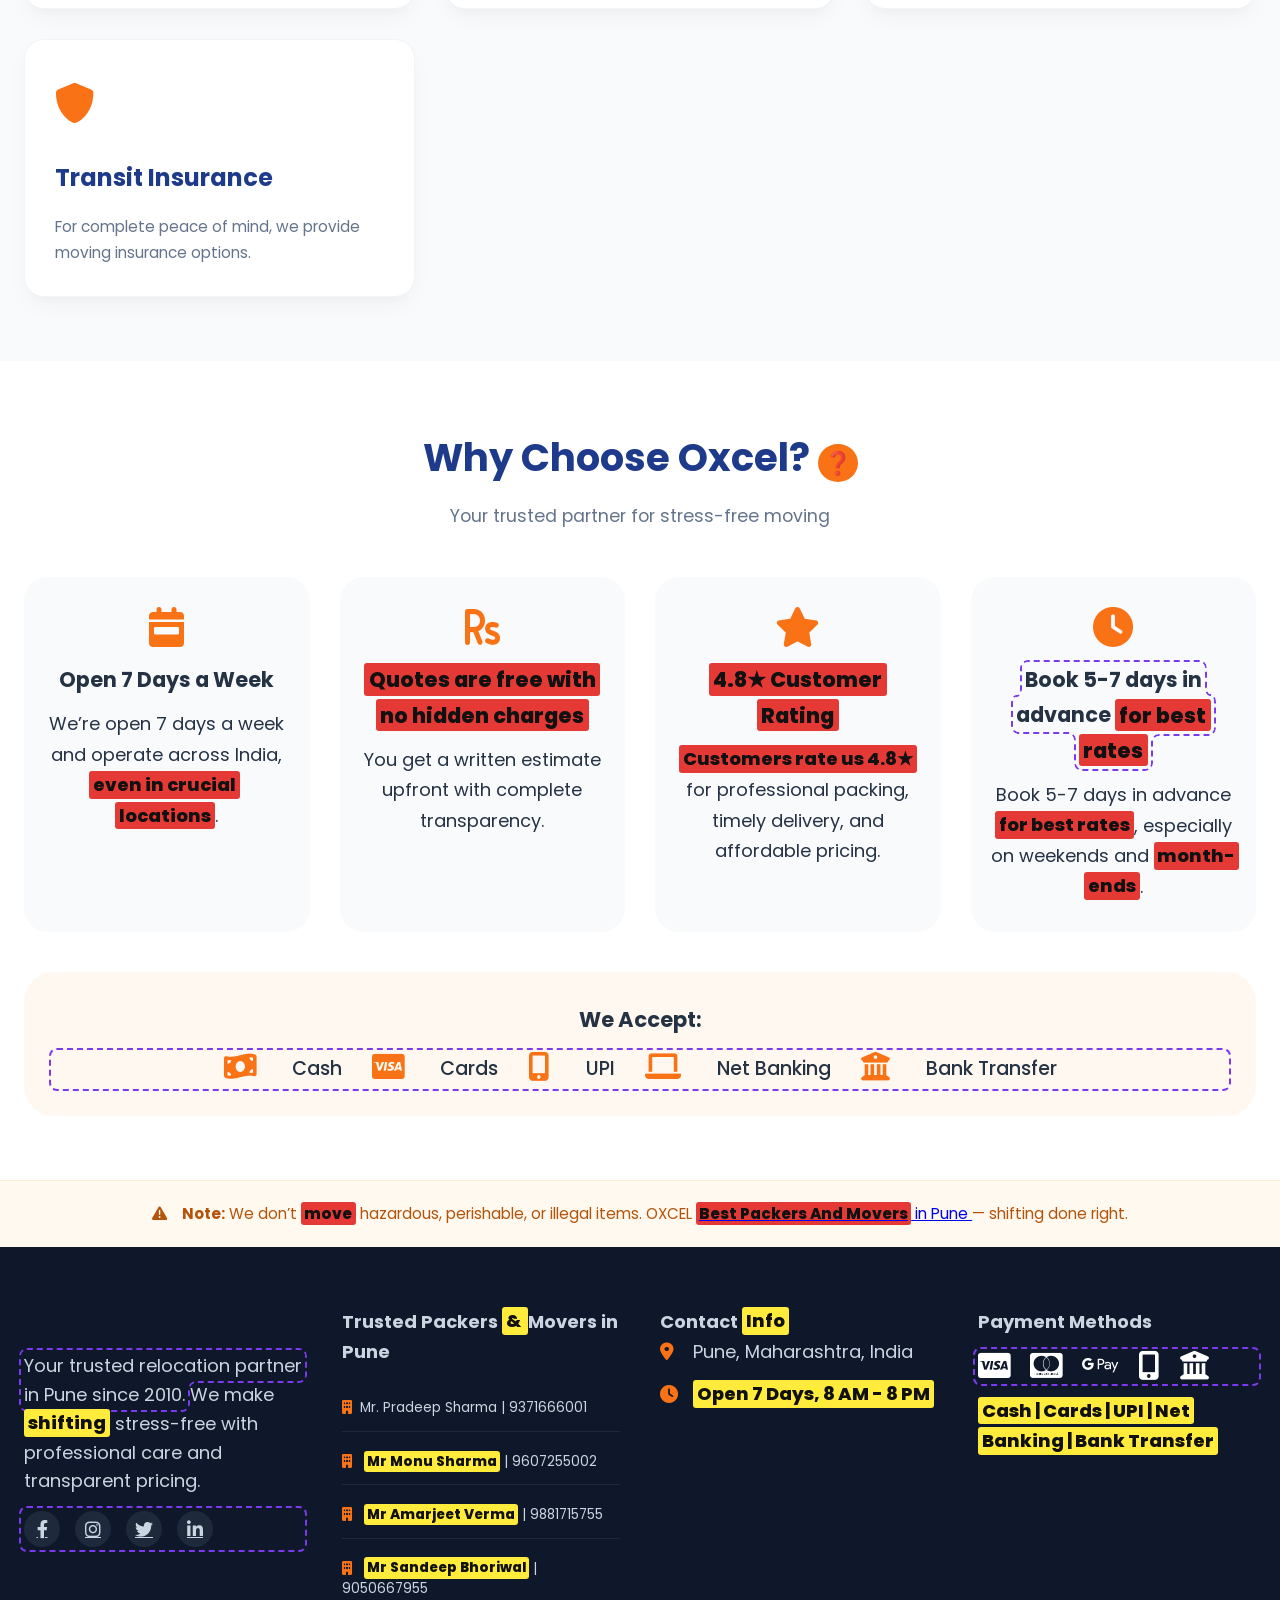
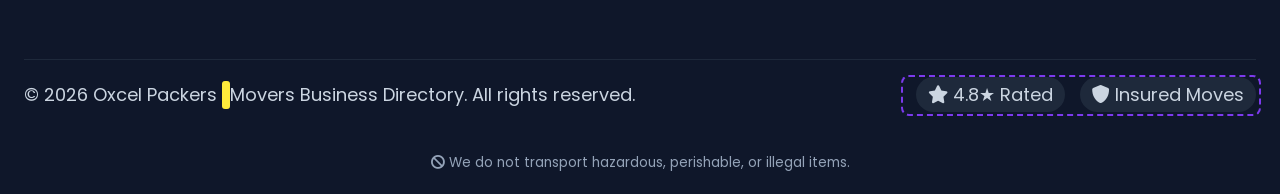
==== commit 421ec9e3: "Mark duplicate hero copy in homepage clone" ====
--- a/index.html
+++ b/index.html
@@ -148,11 +148,11 @@
 <section class="hero">
     <div class="container">
         <div class="hero-content">
-            <h1>Oxcel Packers Movers Business Directory</h1>
+            <h1 class="ux-flag" tabindex="0" data-issue="Duplicate content: the brand/business-directory heading is repeated inside the hero banner image on the right. Review the HTML text and image together; keep one primary text version and avoid repeating the same message.">Oxcel Packers Movers Business Directory</h1>
             <div class="hero-tagline">
                 <span class="highlight"><span><span class="grammar-flag" tabindex="0" data-correction="At">AT</span> Oxcel Packers <span class="grammar-flag" tabindex="0" data-correction="and">And</span> Movers Business Directory — We Make Shifting Stress-Free</span></span>
             </div>
-            <p>Moving is always hectic. We're here to make it smooth. <a href="/packers-movers-pune.html"> Oxcel Packers And Movers in Pune </a> handles your entire relocation from start to finish, so you can focus on the new chapter, not the boxes.</p>
+            <p class="ux-flag" tabindex="0" data-issue="Duplicate content: this promotional paragraph is also embedded in the hero banner image on the right. Keep essential copy as HTML text and simplify or replace the banner artwork to avoid repeating the same message.">Moving is always hectic. We're here to make it smooth. <a href="/packers-movers-pune.html"> Oxcel Packers And Movers in Pune </a> handles your entire relocation from start to finish, so you can focus on the new chapter, not the boxes.</p>
             <div class="hero-buttons ux-flag" tabindex="0" data-issue="Primary and secondary calls to action should have clearly distinct visual priority and consistent spacing at narrow widths.">
                 <a href="https://oxcel.net/#services" class="btn btn-primary ux-flag" tabindex="0" data-issue="This CTA navigates to the original domain rather than the clone’s own services section. Use a local #services anchor to keep visitors on this site.">Our Services</a>
                 <a href="/contactus.html" class="btn btn-outline">Get Free Quote</a>
@@ -165,7 +165,7 @@
         <div class="hero-image">
             <!-- <i class="fas fa-truck-moving"></i>
             <i class="fas fa-boxes"></i> -->
-            <img src="https://oxcel.net/1s.png" alt="" width="100%" class="ux-flag" tabindex="0" data-issue="Decorative or informative image intent is unclear because alt text is empty; add meaningful alternative text if the image conveys information.">
+            <img src="https://oxcel.net/1s.png" alt="" width="100%" class="ux-flag" tabindex="0" data-issue="Duplicate content and accessibility issue: the banner image repeats the hero heading, tagline, and promotional paragraph already shown as HTML text on the left. Keep the key copy in HTML and simplify or replace the image; also provide meaningful alt text if the image conveys information.">
         </div>
     </div>
 </section>
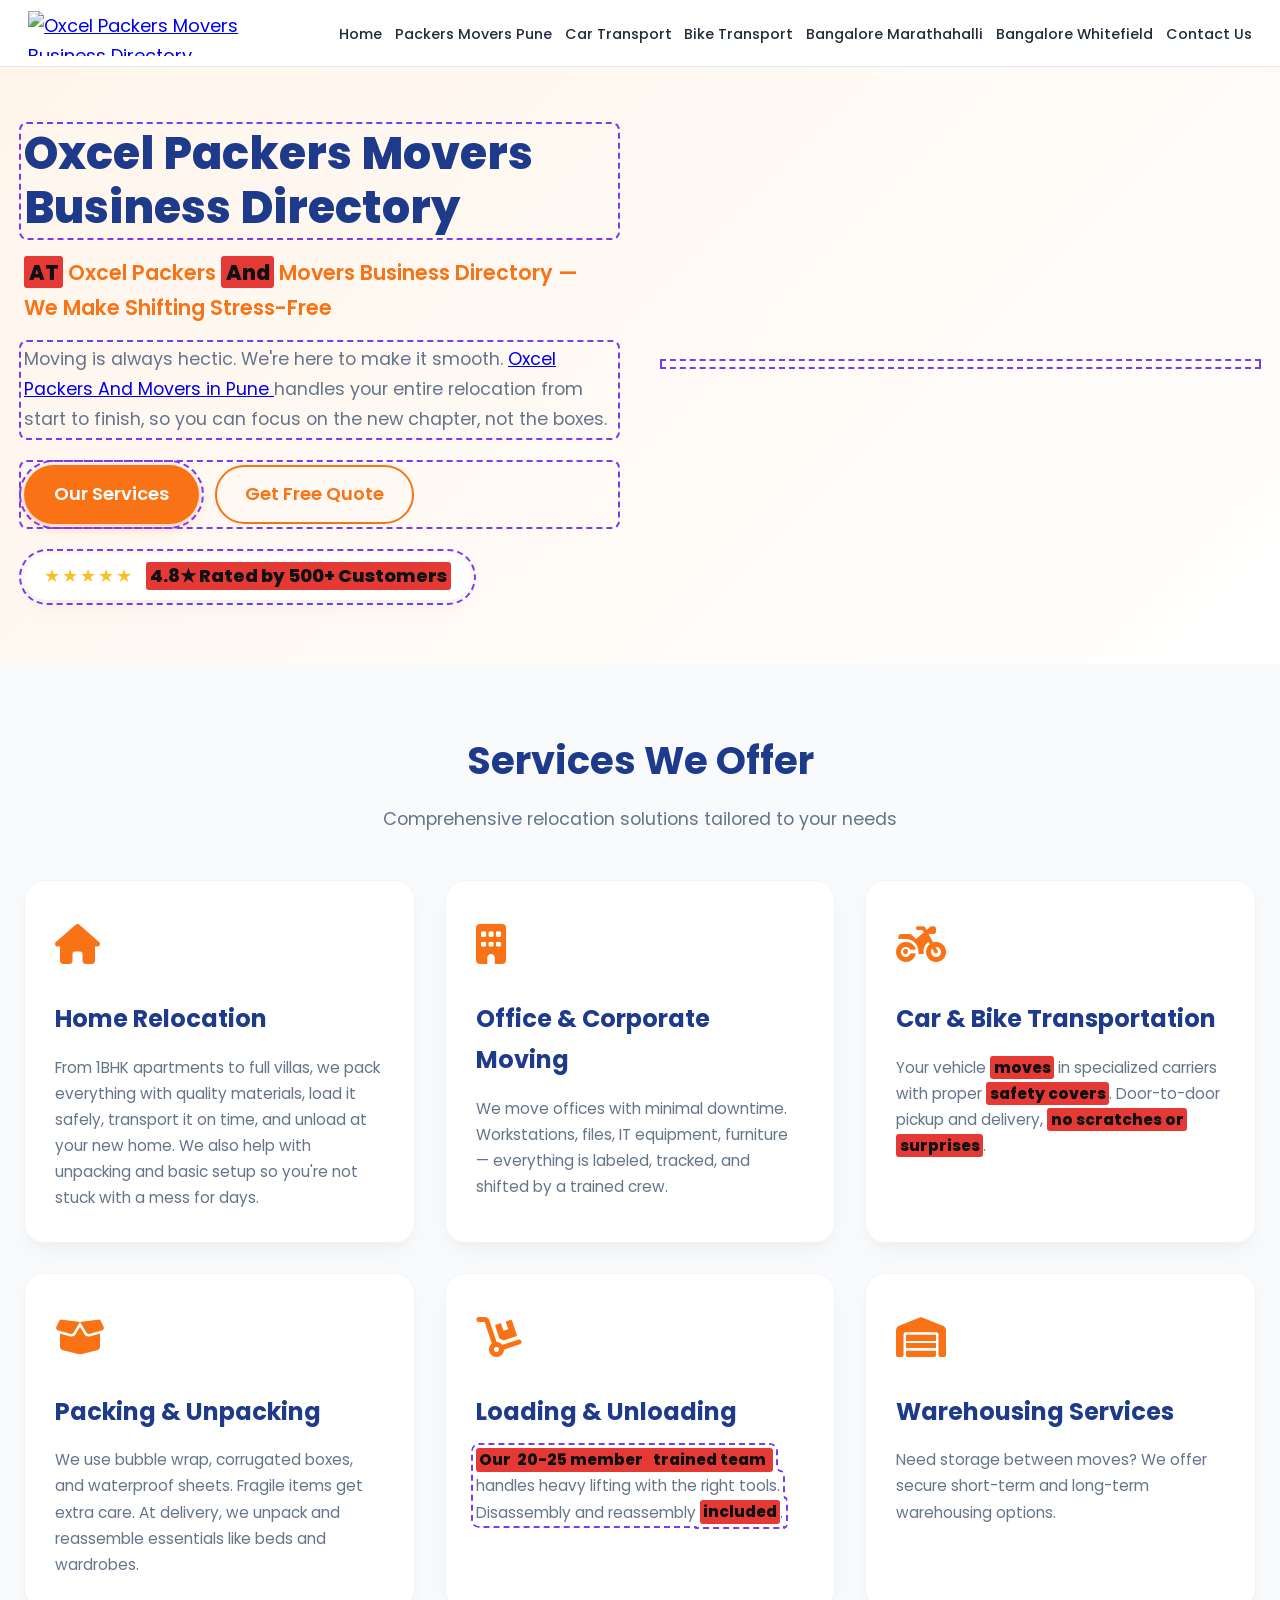
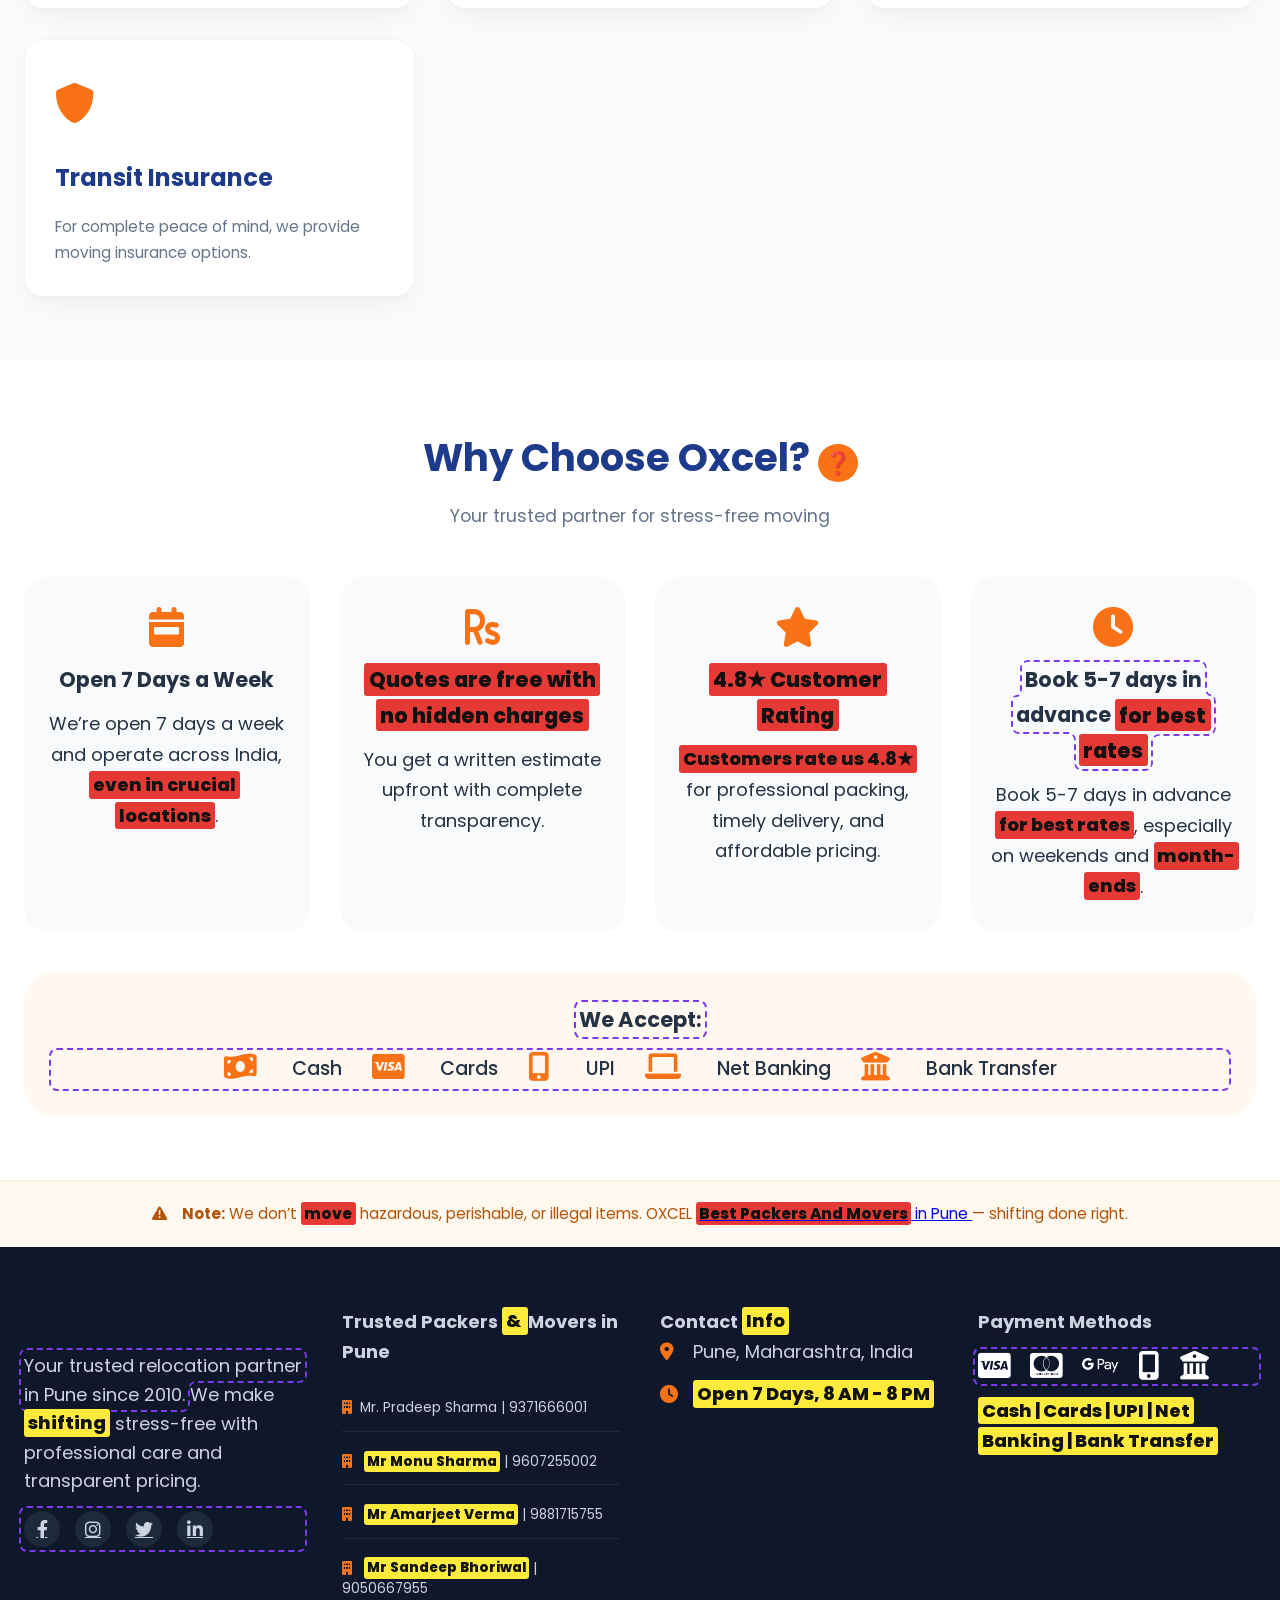
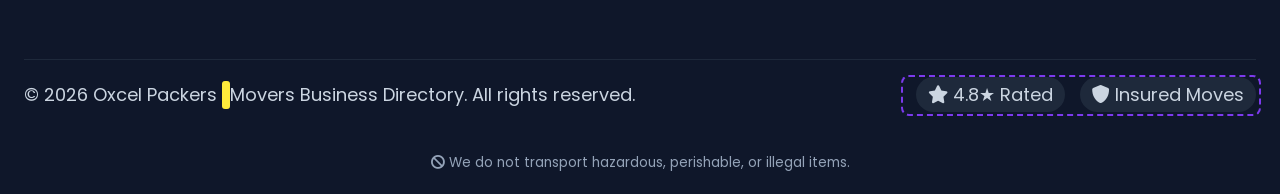
==== commit 7dd56a3e: "Add specific review annotations across page" ====
--- a/index.html
+++ b/index.html
@@ -159,7 +159,7 @@
             </div>
             <div class="hero-rating ux-flag" tabindex="0" data-issue="The 4.8-star and 500+ customer claims have no nearby link to reviews or a source. Add a verifiable review destination so visitors can validate the trust signal.">
                 <div class="stars">★★★★★</div>
-                <span>4.8★ Rated by 500+ Customers</span>
+                <span><span class="grammar-flag" tabindex="0" data-correction="Verify that the 4.8-star score and 500+ customer count are current, independently supportable, and linked to the review source; otherwise remove both claims.">4.8★ Rated by 500+ Customers</span></span>
             </div>
         </div>
         <div class="hero-image">
@@ -247,7 +247,7 @@
             </div>
         </div>
         <div class="payment-methods">
-            <h3>We Accept:</h3>
+            <h3><span class="ux-flag" tabindex="0" data-issue="The page describes a business directory elsewhere. Clarify whether Oxcel itself accepts payments or individual movers do; show payment methods only for the party actually collecting payment.">We Accept:</span></h3>
             <div class="payment-icons ux-flag" tabindex="0" data-issue="Payment labels and icons need consistent spacing and wrapping; ensure each label remains associated with its icon.">
                 <i class="fas fa-money-bill-wave"></i> Cash
                 <i class="fab fa-cc-visa"></i> Cards
@@ -265,7 +265,7 @@
 <!--        <div class="quote-wrapper">-->
 <!--            <div class="quote-info">-->
 <!--                <h2>Get Your Free Moving Quote Today!</h2>-->
-<!--                <p>Quick response within 2 hours • No obligation • Best price guarantee</p>-->
+<!--                <p>Quick response within 2 hours • No obligation • <span class="grammar-flag" tabindex="0" data-correction="Define the guarantee, eligibility, exclusions, and remedy in accessible terms; remove the badge if there is no written, enforceable policy.">Best price guarantee</span></p>-->
 <!--                <div class="contact-details">-->
 <!--                    <div><i class="fas fa-phone-alt"></i> Call Us: <a href="tel:+919876543210">+91 98765 43210</a></div>-->
 <!--                    <div><i class="fab fa-whatsapp"></i> WhatsApp: <a href="https://wa.me/919876543210">+91 98765 43210</a></div>-->
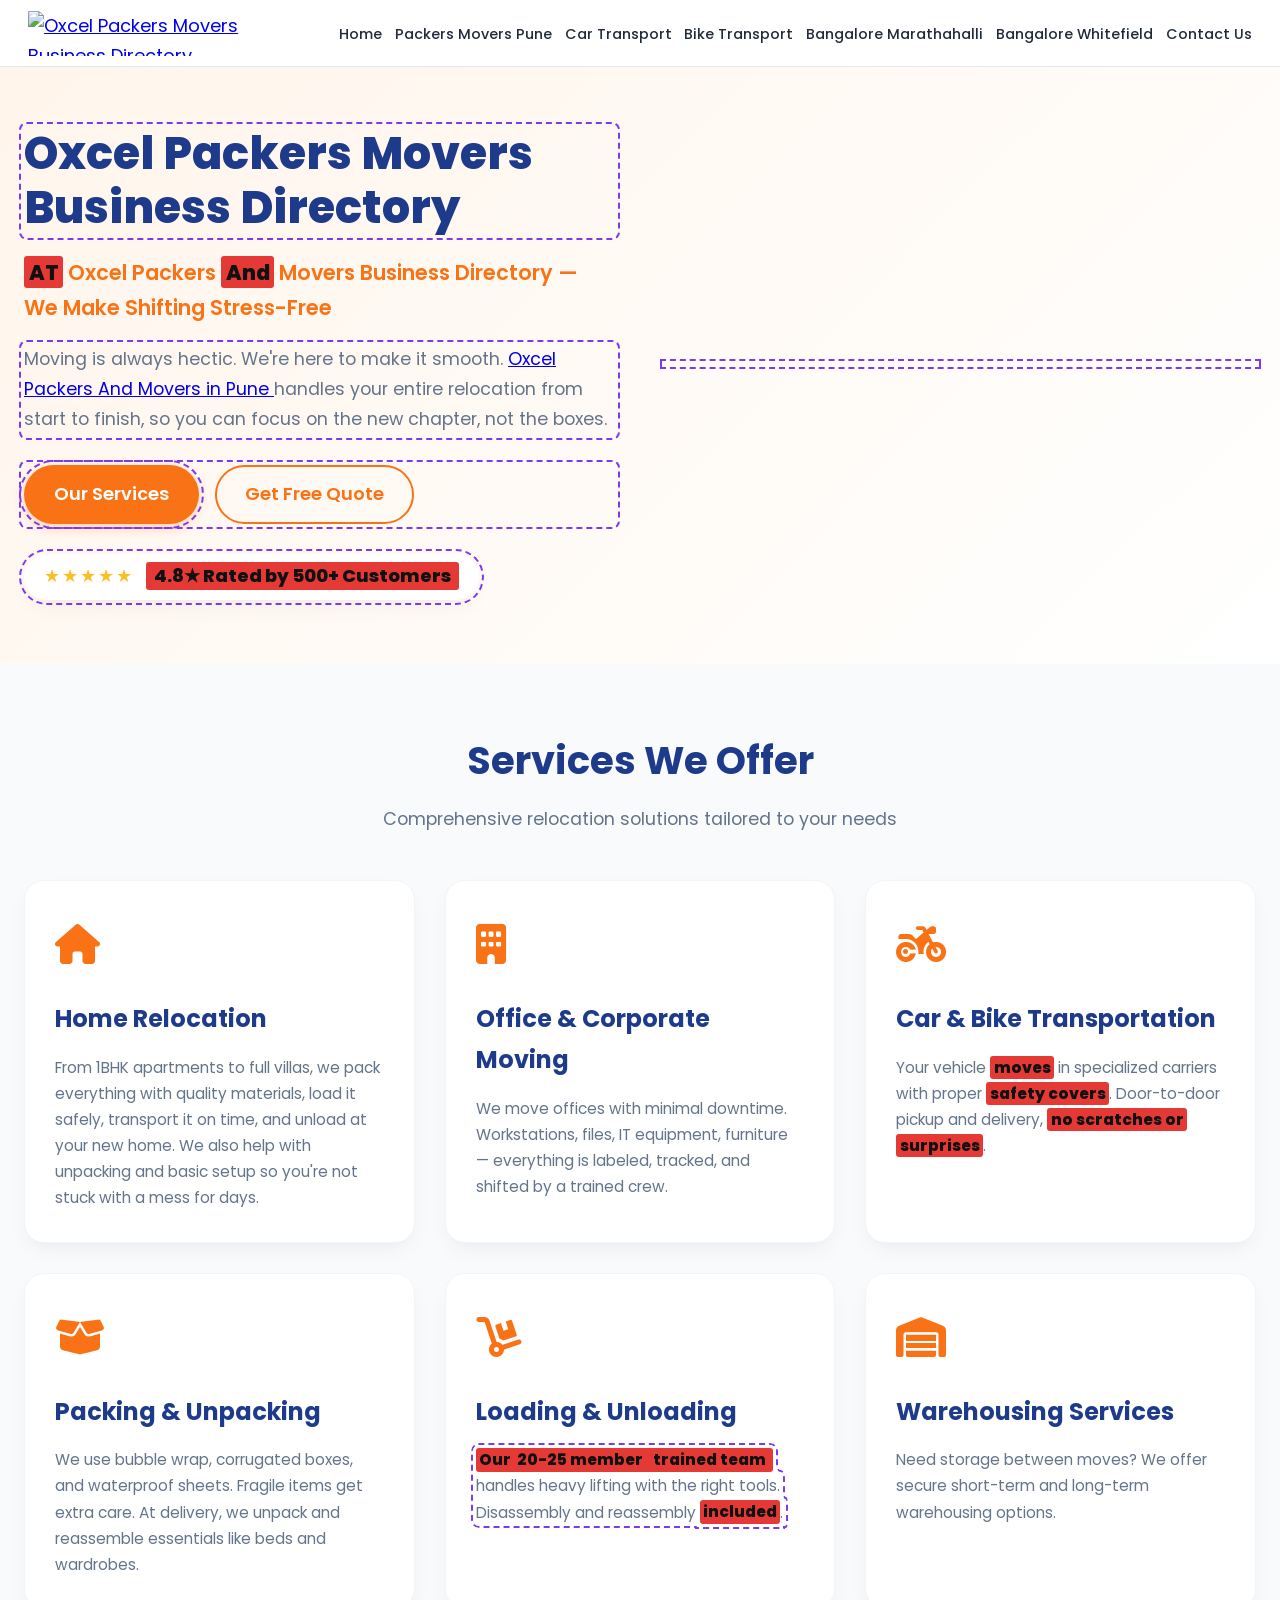
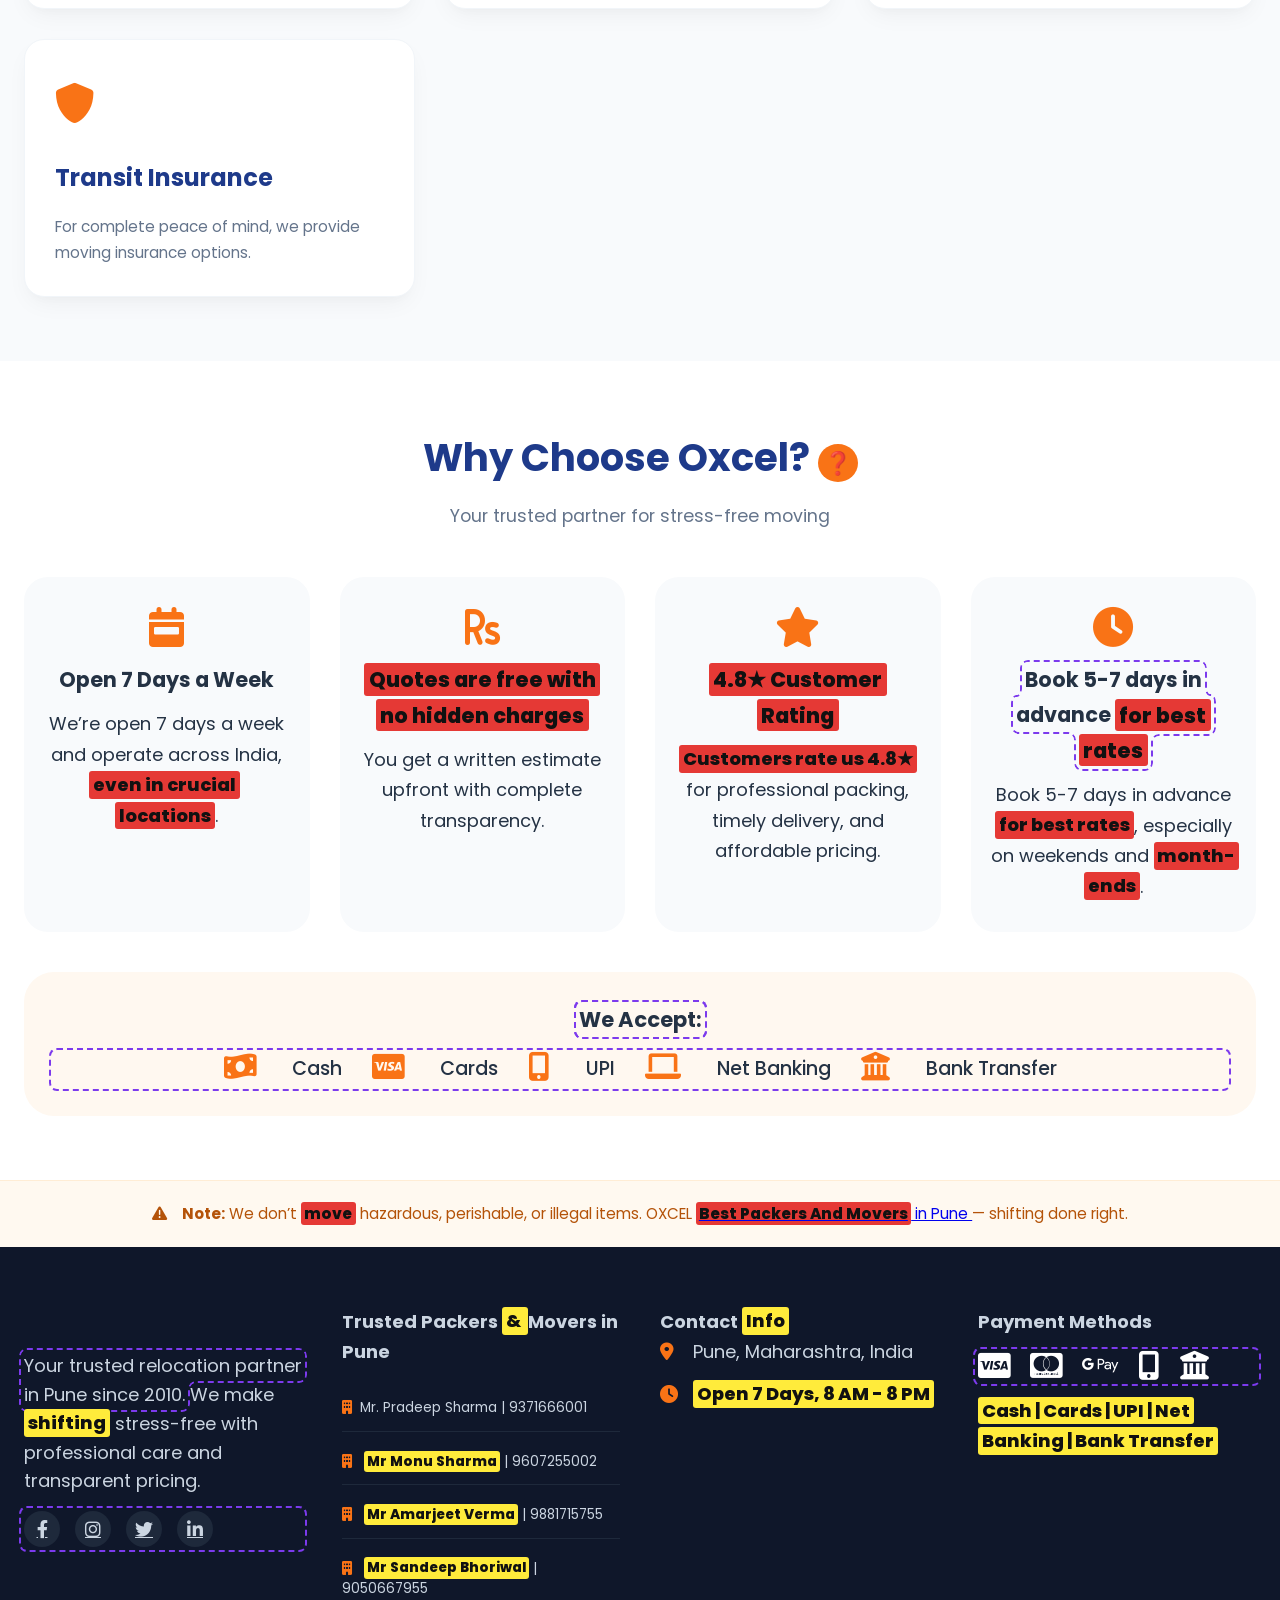
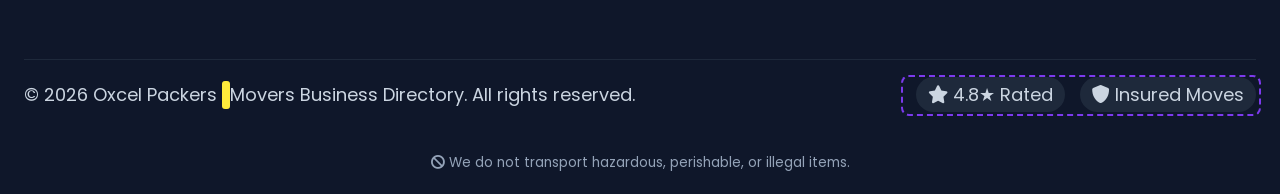
==== commit 8c903e6f: "Mark specific content and UX errors for review" ====
--- a/index.html
+++ b/index.html
@@ -159,7 +159,7 @@
             </div>
             <div class="hero-rating ux-flag" tabindex="0" data-issue="The 4.8-star and 500+ customer claims have no nearby link to reviews or a source. Add a verifiable review destination so visitors can validate the trust signal.">
                 <div class="stars">★★★★★</div>
-                <span><span class="grammar-flag" tabindex="0" data-correction="Verify that the 4.8-star score and 500+ customer count are current, independently supportable, and linked to the review source; otherwise remove both claims.">4.8★ Rated by 500+ Customers</span></span>
+                <span><span class="grammar-flag" tabindex="0" data-correction="Verify that the 4.8-star score and 500+ customer count are current, independently supportable, and linked to the review source; otherwise remove both claims."><span class="grammar-flag" tabindex="0" data-correction="Verify that the 4.8-star score and 500+ customer count are current and link to the review source; otherwise remove both claims.">4.8★ Rated by 500+ Customers</span></span></span>
             </div>
         </div>
         <div class="hero-image">
@@ -247,7 +247,7 @@
             </div>
         </div>
         <div class="payment-methods">
-            <h3><span class="ux-flag" tabindex="0" data-issue="The page describes a business directory elsewhere. Clarify whether Oxcel itself accepts payments or individual movers do; show payment methods only for the party actually collecting payment.">We Accept:</span></h3>
+            <h3><span class="ux-flag" tabindex="0" data-issue="The page describes a business directory elsewhere. Clarify whether Oxcel itself accepts payments or individual movers do; show payment methods only for the party actually collecting payment."><span class="ux-flag" tabindex="0" data-issue="Clarify whether Oxcel itself accepts payments or whether listed movers do. Show payment methods only for the party actually collecting payment.">We Accept:</span></span></h3>
             <div class="payment-icons ux-flag" tabindex="0" data-issue="Payment labels and icons need consistent spacing and wrapping; ensure each label remains associated with its icon.">
                 <i class="fas fa-money-bill-wave"></i> Cash
                 <i class="fab fa-cc-visa"></i> Cards
